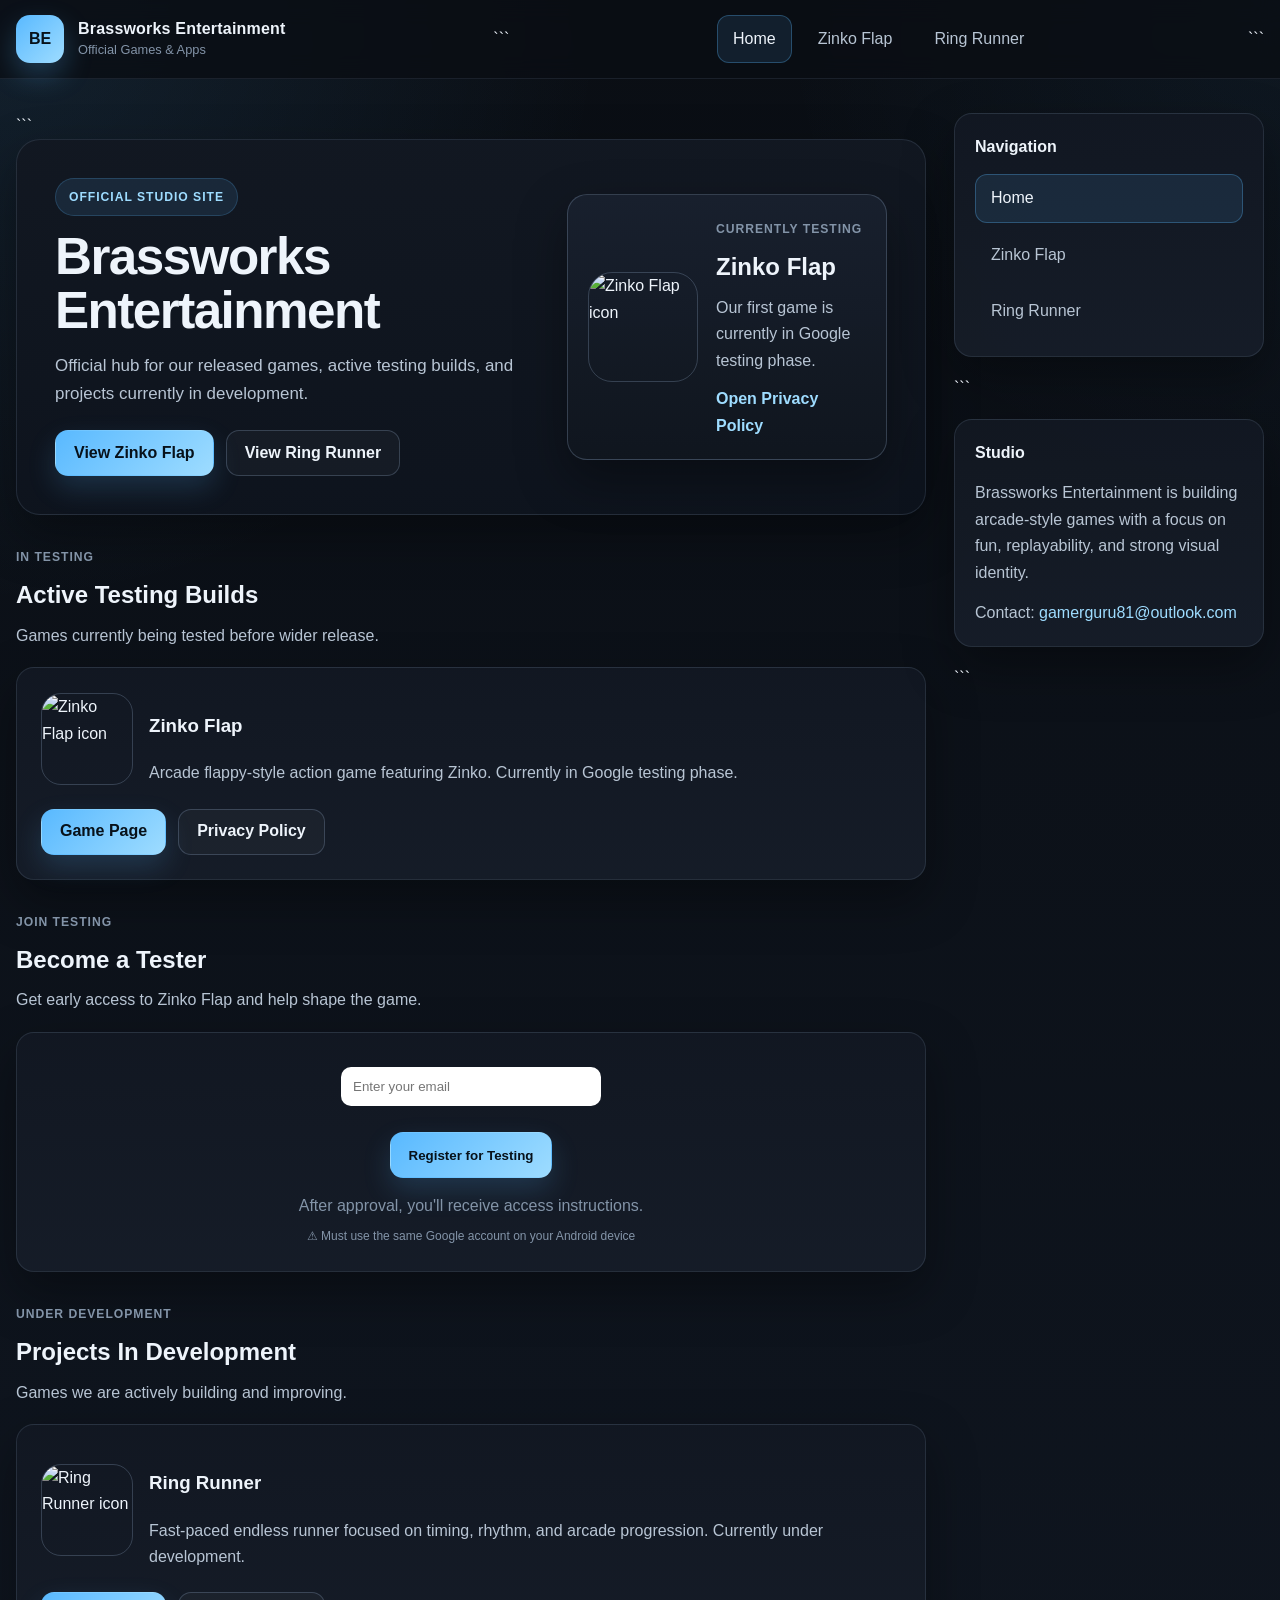
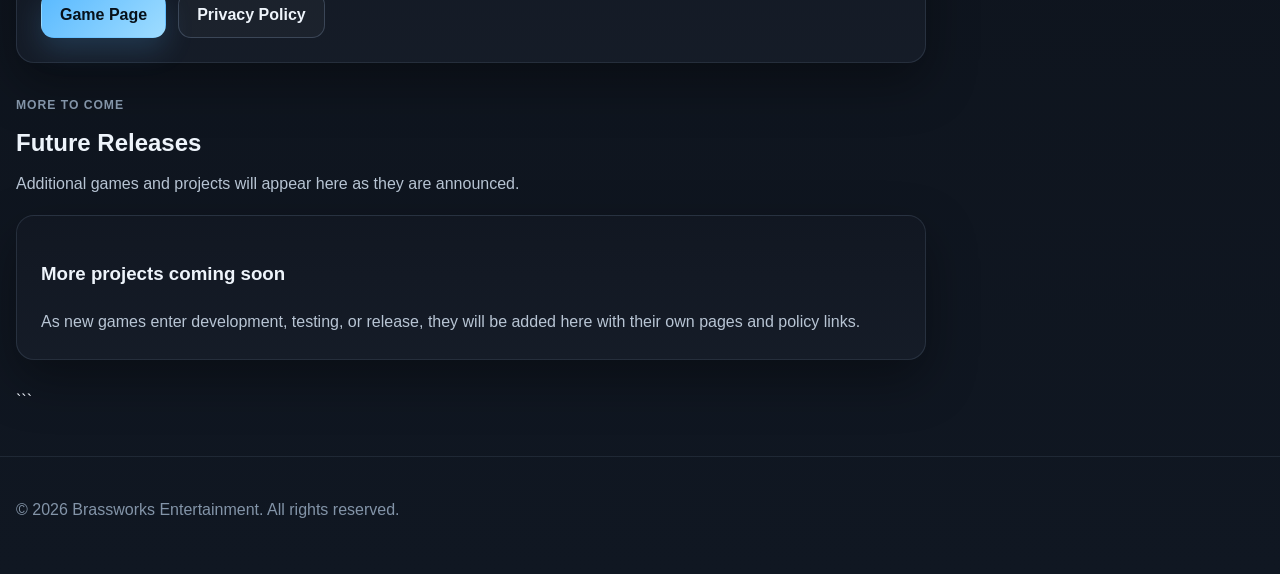
==== index.html @ ec17d7bb "Update index.html" ====
<!doctype html>

<html lang="en">
<head>
  <meta charset="UTF-8" />
  <meta name="viewport" content="width=device-width, initial-scale=1.0" />
  <title>Brassworks Entertainment</title>
  <link rel="stylesheet" href="style.css" />
</head>
<body>

<header class="topbar">
  <div class="wrap topbar-inner">
    <div class="brand">
      <span class="brand-mark">BE</span>
      <span class="brand-text">
        <strong>Brassworks Entertainment</strong>
        <small>Official Games & Apps</small>
      </span>
    </div>

```
<nav class="top-nav" aria-label="Main navigation">
  <a class="active" href="index.html">Home</a>
  <a href="zinko-flap/index.html">Zinko Flap</a>
  <a href="ring-runner/index.html">Ring Runner</a>
</nav>
```

  </div>
</header>

<div class="wrap page-shell">
  <main class="main-column">

```
<section class="home-hero compact-hero">
  <div>
    <div class="hero-badge">Official Studio Site</div>
    <h1>Brassworks Entertainment</h1>
    <p class="hero-copy">
      Official hub for our released games, active testing builds, and projects currently in development.
    </p>

    <div class="button-row">
      <a class="btn btn-primary" href="zinko-flap/index.html">View Zinko Flap</a>
      <a class="btn btn-secondary" href="ring-runner/index.html">View Ring Runner</a>
    </div>
  </div>

  <div class="hero-mini-card">
    <img src="images/ZinkoFlapIcon.png" alt="Zinko Flap icon" class="hero-mini-icon" />
    <div class="hero-mini-body">
      <div class="mini-label">Currently Testing</div>
      <h2>Zinko Flap</h2>
      <p>Our first game is currently in Google testing phase.</p>
      <a class="text-link" href="zinko-flap/privacy.html">Open Privacy Policy</a>
    </div>
  </div>
</section>

<!-- ACTIVE TESTING -->
<section class="home-section">
  <div class="section-heading">
    <div class="section-label">In Testing</div>
    <h2>Active Testing Builds</h2>
    <p>Games currently being tested before wider release.</p>
  </div>

  <div class="grid single-column-grid">
    <article class="card">
      <div class="game-feature-header">
        <img src="images/ZinkoFlapIcon.png" alt="Zinko Flap icon" class="game-feature-icon" />
        <div>
          <h3>Zinko Flap</h3>
          <p>Arcade flappy-style action game featuring Zinko. Currently in Google testing phase.</p>
        </div>
      </div>

      <div class="button-row">
        <a class="btn btn-primary" href="zinko-flap/index.html">Game Page</a>
        <a class="btn btn-secondary" href="zinko-flap/privacy.html">Privacy Policy</a>
      </div>
    </article>
  </div>
</section>

<!-- NEW TESTER SIGNUP SECTION -->
<section class="home-section">
  <div class="section-heading">
    <div class="section-label">Join Testing</div>
    <h2>Become a Tester</h2>
    <p>Get early access to Zinko Flap and help shape the game.</p>
  </div>

  <div class="grid single-column-grid">
    <article class="card" style="text-align:center;">

      <form action="https://formspree.io/f/mgorzlqk" method="POST">
        
        <input 
          type="email" 
          name="email" 
          placeholder="Enter your email"
          required
          style="
            padding: 12px;
            width: 260px;
            border-radius: 10px;
            border: none;
            margin-top: 10px;
          "
        />

        <br><br>

        <button class="btn btn-primary" type="submit">
          Register for Testing
        </button>

      </form>

      <p style="margin-top:15px; color: var(--text-muted);">
        After approval, you'll receive access instructions.
      </p>

      <p style="font-size:12px; color: var(--text-muted);">
        ⚠ Must use the same Google account on your Android device
      </p>

    </article>
  </div>
</section>

<!-- DEVELOPMENT -->
<section class="home-section">
  <div class="section-heading">
    <div class="section-label">Under Development</div>
    <h2>Projects In Development</h2>
    <p>Games we are actively building and improving.</p>
  </div>

  <div class="grid single-column-grid">
    <article class="card">
      <div class="game-feature-header">
        <img src="images/ring-runner-icon.png" alt="Ring Runner icon" class="game-feature-icon" />
        <div>
          <h3>Ring Runner</h3>
          <p>Fast-paced endless runner focused on timing, rhythm, and arcade progression. Currently under development.</p>
        </div>
      </div>

      <div class="button-row">
        <a class="btn btn-primary" href="ring-runner/index.html">Game Page</a>
        <a class="btn btn-secondary" href="ring-runner/privacy.html">Privacy Policy</a>
      </div>
    </article>
  </div>
</section>

<!-- FUTURE -->
<section class="home-section">
  <div class="section-heading">
    <div class="section-label">More To Come</div>
    <h2>Future Releases</h2>
    <p>Additional games and projects will appear here as they are announced.</p>
  </div>

  <div class="grid single-column-grid">
    <article class="card">
      <h3>More projects coming soon</h3>
      <p>As new games enter development, testing, or release, they will be added here with their own pages and policy links.</p>
    </article>
  </div>
</section>
```

  </main>

  <aside class="sidebar">
    <section class="sidebar-card">
      <h3>Navigation</h3>
      <nav class="side-nav" aria-label="Sidebar navigation">
        <a class="active" href="index.html">Home</a>
        <a href="zinko-flap/index.html">Zinko Flap</a>
        <a href="ring-runner/index.html">Ring Runner</a>
      </nav>
    </section>

```
<section class="sidebar-card">
  <h3>Studio</h3>
  <div class="info-block">
    <p>
      Brassworks Entertainment is building arcade-style games with a focus on fun, replayability, and strong visual identity.
    </p>
    <p>
      Contact: <a href="mailto:gamerguru81@outlook.com">gamerguru81@outlook.com</a>
    </p>
  </div>
</section>
```

  </aside>
</div>

<footer class="footer">
  <div class="wrap footer-inner">
    <p>&copy; 2026 Brassworks Entertainment. All rights reserved.</p>
  </div>
</footer>

</body>
</html>
---- style.css ----
:root {
  --bg: #0a0e14;
  --bg-2: #101722;
  --panel: rgba(18, 24, 34, 0.96);
  --panel-soft: rgba(22, 29, 40, 0.96);
  --border: rgba(128, 150, 176, 0.18);
  --border-strong: rgba(128, 150, 176, 0.32);
  --text: #eef4fb;
  --text-soft: #b8c5d4;
  --text-muted: #8394a8;
  --accent: #59b9ff;
  --accent-2: #9edcff;
  --shadow: 0 20px 50px rgba(0, 0, 0, 0.35);
  --radius-xl: 24px;
  --radius-lg: 18px;
  --radius-md: 14px;
  --wrap: 1380px;
  --sidebar: 310px;
}

* {
  box-sizing: border-box;
}

html {
  scroll-behavior: smooth;
}

body {
  margin: 0;
  color: var(--text);
  font-family: Arial, Helvetica, sans-serif;
  line-height: 1.65;
  background:
    radial-gradient(circle at top left, rgba(89, 185, 255, 0.11), transparent 24%),
    radial-gradient(circle at top right, rgba(89, 185, 255, 0.06), transparent 20%),
    linear-gradient(180deg, var(--bg) 0%, var(--bg-2) 100%);
}

img {
  display: block;
  max-width: 100%;
}

a {
  color: var(--accent-2);
  text-decoration: none;
}

a:hover {
  text-decoration: none;
}

.wrap {
  width: min(var(--wrap), calc(100% - 32px));
  margin: 0 auto;
}

.topbar {
  position: sticky;
  top: 0;
  z-index: 1000;
  backdrop-filter: blur(12px);
  background: rgba(10, 14, 20, 0.82);
  border-bottom: 1px solid rgba(128, 150, 176, 0.14);
}

.topbar-inner {
  min-height: 78px;
  display: flex;
  align-items: center;
  justify-content: space-between;
  gap: 20px;
}

.brand {
  display: flex;
  align-items: center;
  gap: 14px;
  color: var(--text);
}

.brand-mark {
  width: 48px;
  height: 48px;
  border-radius: 14px;
  display: grid;
  place-items: center;
  font-weight: 800;
  font-size: 1rem;
  color: #07111a;
  background: linear-gradient(135deg, var(--accent) 0%, var(--accent-2) 100%);
  box-shadow: 0 12px 28px rgba(89, 185, 255, 0.26);
}

.brand-text {
  display: flex;
  flex-direction: column;
  line-height: 1.15;
}

.brand-text strong {
  font-size: 1rem;
  letter-spacing: 0.2px;
}

.brand-text small {
  margin-top: 4px;
  color: var(--text-muted);
  font-size: 0.8rem;
}

.top-nav {
  display: flex;
  flex-wrap: wrap;
  justify-content: flex-end;
  gap: 10px;
}

.top-nav a,
.side-nav a {
  display: inline-flex;
  align-items: center;
  min-height: 42px;
  padding: 10px 15px;
  border-radius: 12px;
  color: var(--text-soft);
  border: 1px solid transparent;
  transition: 0.18s ease;
}

.top-nav a:hover,
.side-nav a:hover,
.quick-links a:hover {
  color: var(--text);
  background: rgba(255, 255, 255, 0.04);
  border-color: rgba(255, 255, 255, 0.06);
}

.top-nav a.active,
.side-nav a.active {
  color: var(--text);
  background: rgba(89, 185, 255, 0.11);
  border-color: rgba(89, 185, 255, 0.3);
}

.page-shell {
  display: grid;
  grid-template-columns: minmax(0, 1fr) var(--sidebar);
  gap: 28px;
  align-items: start;
  padding: 34px 0 0;
}

.main-column {
  min-width: 0;
}

.home-hero,
.hero {
  padding: 38px;
  border-radius: var(--radius-xl);
  background:
    linear-gradient(180deg, rgba(18, 24, 34, 0.98) 0%, rgba(14, 20, 30, 0.98) 100%);
  border: 1px solid var(--border);
  box-shadow: var(--shadow);
  margin-bottom: 28px;
}

.compact-hero {
  display: grid;
  grid-template-columns: minmax(0, 1fr) 320px;
  gap: 24px;
  align-items: center;
}

.hero-badge {
  display: inline-block;
  margin-bottom: 14px;
  padding: 8px 13px;
  border-radius: 999px;
  font-size: 0.76rem;
  font-weight: 700;
  letter-spacing: 0.08em;
  text-transform: uppercase;
  color: var(--accent-2);
  background: rgba(89, 185, 255, 0.11);
  border: 1px solid rgba(89, 185, 255, 0.2);
}

.home-hero h1,
.hero h1 {
  margin: 0 0 14px;
  font-size: clamp(2rem, 4vw, 3.4rem);
  line-height: 1.05;
  letter-spacing: -0.03em;
}

.hero-copy {
  max-width: 760px;
  margin: 0;
  color: var(--text-soft);
  font-size: 1.06rem;
}

.hero-mini-card {
  display: flex;
  align-items: center;
  gap: 18px;
  padding: 20px;
  border-radius: 20px;
  background: linear-gradient(180deg, rgba(25, 33, 46, 0.96) 0%, rgba(16, 22, 31, 0.98) 100%);
  border: 1px solid var(--border-strong);
  box-shadow: var(--shadow);
}

.hero-mini-icon {
  width: 110px;
  height: 110px;
  object-fit: cover;
  border-radius: 24px;
  border: 1px solid var(--border-strong);
  flex-shrink: 0;
}

.hero-mini-body h2,
.card h2,
.sidebar-card h3 {
  margin: 0;
}

.hero-mini-body p,
.card p {
  margin: 8px 0 0;
  color: var(--text-soft);
}

.text-link {
  display: inline-block;
  margin-top: 12px;
  font-weight: 700;
}

.spotlight-label,
.section-label,
.mini-label {
  display: inline-block;
  margin-bottom: 8px;
  font-size: 0.76rem;
  font-weight: 700;
  letter-spacing: 0.08em;
  text-transform: uppercase;
  color: var(--text-muted);
}

.button-row {
  display: flex;
  flex-wrap: wrap;
  gap: 12px;
  margin-top: 22px;
}

.btn {
  display: inline-flex;
  align-items: center;
  justify-content: center;
  min-height: 46px;
  padding: 0 18px;
  border-radius: 13px;
  font-weight: 700;
  border: 1px solid transparent;
  transition: transform 0.16s ease, background 0.16s ease, border-color 0.16s ease;
}

.btn:hover {
  transform: translateY(-1px);
}

.btn-primary {
  color: #07111a;
  background: linear-gradient(135deg, var(--accent) 0%, var(--accent-2) 100%);
  box-shadow: 0 12px 28px rgba(89, 185, 255, 0.18);
}

.btn-secondary {
  color: var(--text);
  background: rgba(255, 255, 255, 0.03);
  border-color: var(--border-strong);
}

.split-dashboard {
  display: grid;
  grid-template-columns: minmax(0, 0.95fr) minmax(0, 1.05fr);
  gap: 24px;
}

.dashboard-left,
.dashboard-right {
  min-width: 0;
}

.home-section {
  margin-bottom: 28px;
}

.section-heading {
  margin-bottom: 18px;
}

.section-heading h2,
.info-card h3,
.game-feature-card h3,
.update-card h3,
.roadmap-card h3,
.support-card h3 {
  margin: 0 0 8px;
}

.section-heading p {
  margin: 0;
  color: var(--text-soft);
}

.grid,
.info-grid,
.stack-grid {
  display: grid;
  gap: 22px;
}

.info-grid {
  grid-template-columns: repeat(2, minmax(0, 1fr));
}

.single-column-grid,
.stack-grid {
  grid-template-columns: 1fr;
}

.card {
  padding: 24px;
  border-radius: var(--radius-lg);
  background: linear-gradient(180deg, var(--panel) 0%, var(--panel-soft) 100%);
  border: 1px solid var(--border);
  box-shadow: var(--shadow);
}

.info-icon {
  width: 42px;
  height: 42px;
  margin-bottom: 14px;
  border-radius: 12px;
  display: grid;
  place-items: center;
  font-weight: 800;
  color: #07111a;
  background: linear-gradient(135deg, var(--accent) 0%, var(--accent-2) 100%);
}

.feature-list,
.meta-list,
.policy-section ul {
  color: var(--text-soft);
  margin: 16px 0 0;
  padding-left: 18px;
}

.feature-list li + li,
.meta-list li + li,
.policy-section ul li + li {
  margin-top: 8px;
}

.game-feature-header {
  display: grid;
  grid-template-columns: 92px minmax(0, 1fr);
  gap: 16px;
  align-items: center;
}

.game-feature-icon {
  width: 92px;
  height: 92px;
  object-fit: cover;
  border-radius: 20px;
  border: 1px solid var(--border-strong);
}

.support-email {
  display: inline-flex;
  align-items: center;
  justify-content: center;
  min-height: 54px;
  padding: 0 20px;
  border-radius: 14px;
  background: rgba(89, 185, 255, 0.1);
  border: 1px solid rgba(89, 185, 255, 0.24);
  color: var(--accent-2);
  font-weight: 700;
  white-space: nowrap;
}

.inline-email {
  margin-top: 14px;
}

.sidebar {
  position: sticky;
  top: 102px;
  display: flex;
  flex-direction: column;
  gap: 18px;
}

.sidebar-card {
  padding: 20px;
  border-radius: var(--radius-lg);
  background: linear-gradient(180deg, var(--panel) 0%, var(--panel-soft) 100%);
  border: 1px solid var(--border);
  box-shadow: var(--shadow);
}

.sidebar-card h3 {
  margin-bottom: 14px;
  font-size: 1rem;
}

.side-nav {
  display: flex;
  flex-direction: column;
  gap: 8px;
}

.info-block p {
  margin: 0 0 14px;
  color: var(--text-soft);
}

.info-block p:last-child {
  margin-bottom: 0;
}

.quick-links {
  display: flex;
  flex-direction: column;
  gap: 10px;
}

.quick-links a {
  display: block;
  padding: 12px 14px;
  border-radius: 12px;
  border: 1px solid transparent;
  color: var(--text-soft);
  background: rgba(255, 255, 255, 0.02);
  transition: 0.18s ease;
}

.footer {
  margin-top: 42px;
  border-top: 1px solid rgba(128, 150, 176, 0.14);
}

.footer-inner {
  padding: 24px 0 34px;
  color: var(--text-muted);
}

.app-hero {
  display: grid;
  grid-template-columns: 170px minmax(0, 1fr);
  gap: 28px;
  align-items: center;
}

.app-icon {
  width: 170px;
  height: 170px;
  object-fit: cover;
  border-radius: 32px;
  border: 1px solid var(--border-strong);
  background: linear-gradient(180deg, rgba(20, 27, 38, 1) 0%, rgba(12, 17, 25, 1) 100%);
  box-shadow: 0 18px 40px rgba(0, 0, 0, 0.35);
}

.policy-section h1,
.policy-section h2,
.policy-section h3 {
  color: var(--text);
}

.policy-section h1 {
  margin-top: 0;
  margin-bottom: 8px;
  font-size: clamp(2rem, 3vw, 3rem);
}

.policy-section h2 {
  margin-top: 28px;
  margin-bottom: 10px;
}

.policy-section h3 {
  margin-top: 26px;
  margin-bottom: 8px;
}

.policy-section p {
  color: var(--text-soft);
  margin: 0 0 14px;
}

.muted-line {
  color: var(--text-muted);
}

@media (max-width: 1180px) {
  .compact-hero,
  .split-dashboard {
    grid-template-columns: 1fr;
  }
}

@media (max-width: 1080px) {
  .page-shell {
    grid-template-columns: 1fr;
  }

  .sidebar {
    position: static;
    top: auto;
    order: -1;
  }

  .side-nav {
    flex-direction: row;
    flex-wrap: wrap;
  }

  .quick-links {
    flex-direction: row;
    flex-wrap: wrap;
  }
}

@media (max-width: 760px) {
  .topbar-inner {
    padding: 14px 0;
    flex-direction: column;
    align-items: flex-start;
  }

  .top-nav {
    width: 100%;
    justify-content: flex-start;
  }

  .home-hero,
  .hero,
  .card,
  .sidebar-card {
    padding: 20px;
  }

  .info-grid,
  .game-feature-header,
  .app-hero {
    grid-template-columns: 1fr;
  }

  .hero-mini-card {
    flex-direction: column;
    align-items: flex-start;
  }

  .hero-mini-icon,
  .game-feature-icon,
  .app-icon {
    width: 100px;
    height: 100px;
  }

  .support-email {
    width: 100%;
    justify-content: center;
    white-space: normal;
    text-align: center;
  }
}
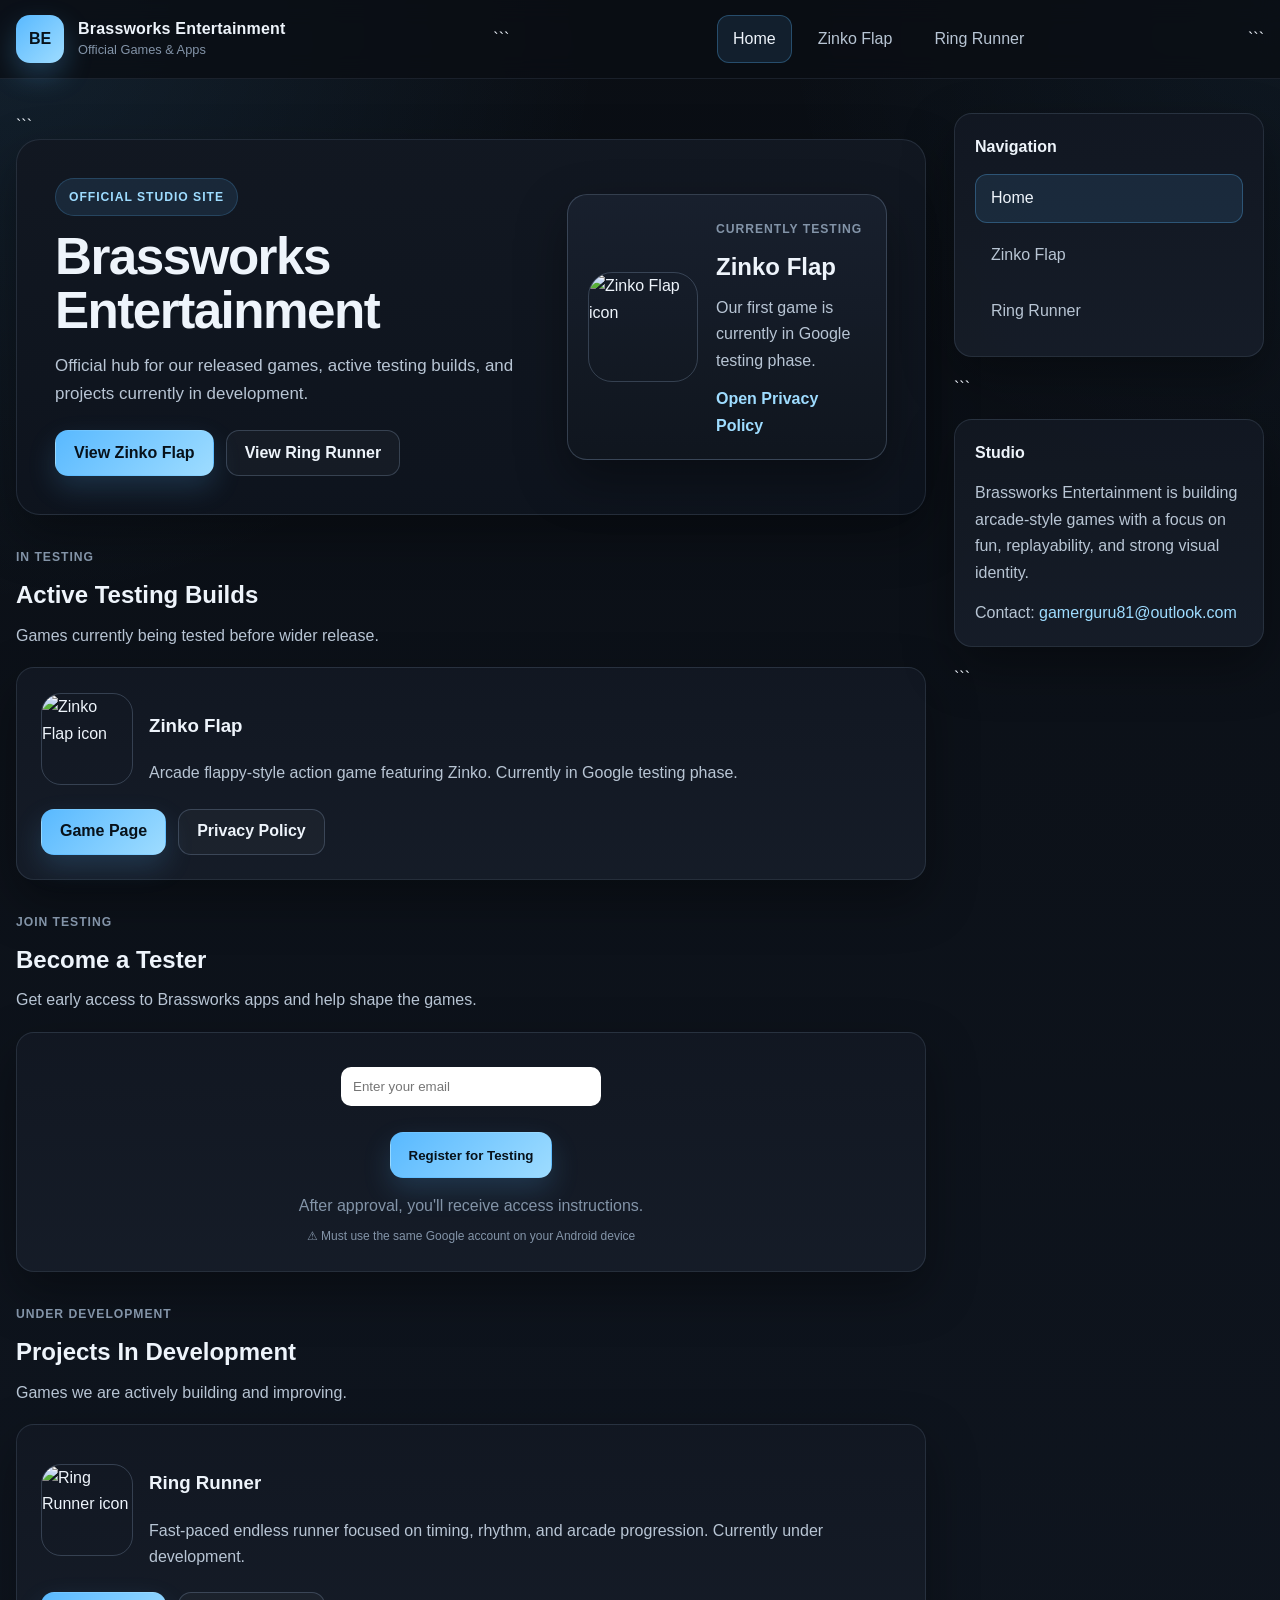
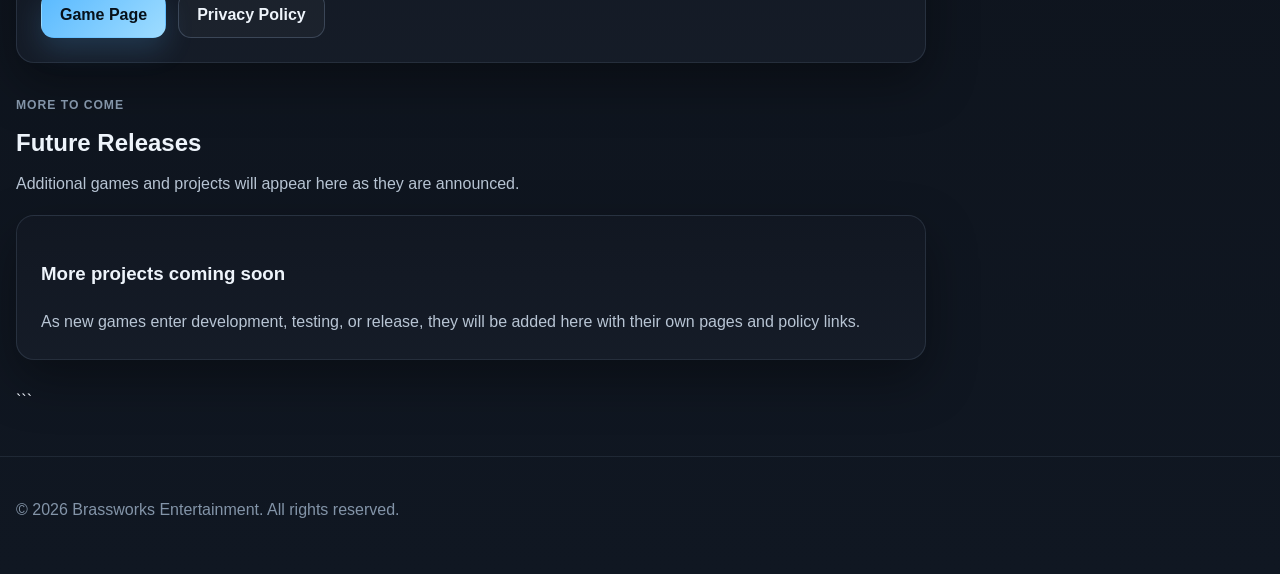
==== commit a1bd4acb: "Update index.html" ====
--- a/index.html
+++ b/index.html
@@ -90,7 +90,7 @@
   <div class="section-heading">
     <div class="section-label">Join Testing</div>
     <h2>Become a Tester</h2>
-    <p>Get early access to Zinko Flap and help shape the game.</p>
+    <p>Get early access to Brassworks apps and help shape the games.</p>
   </div>
 
   <div class="grid single-column-grid">
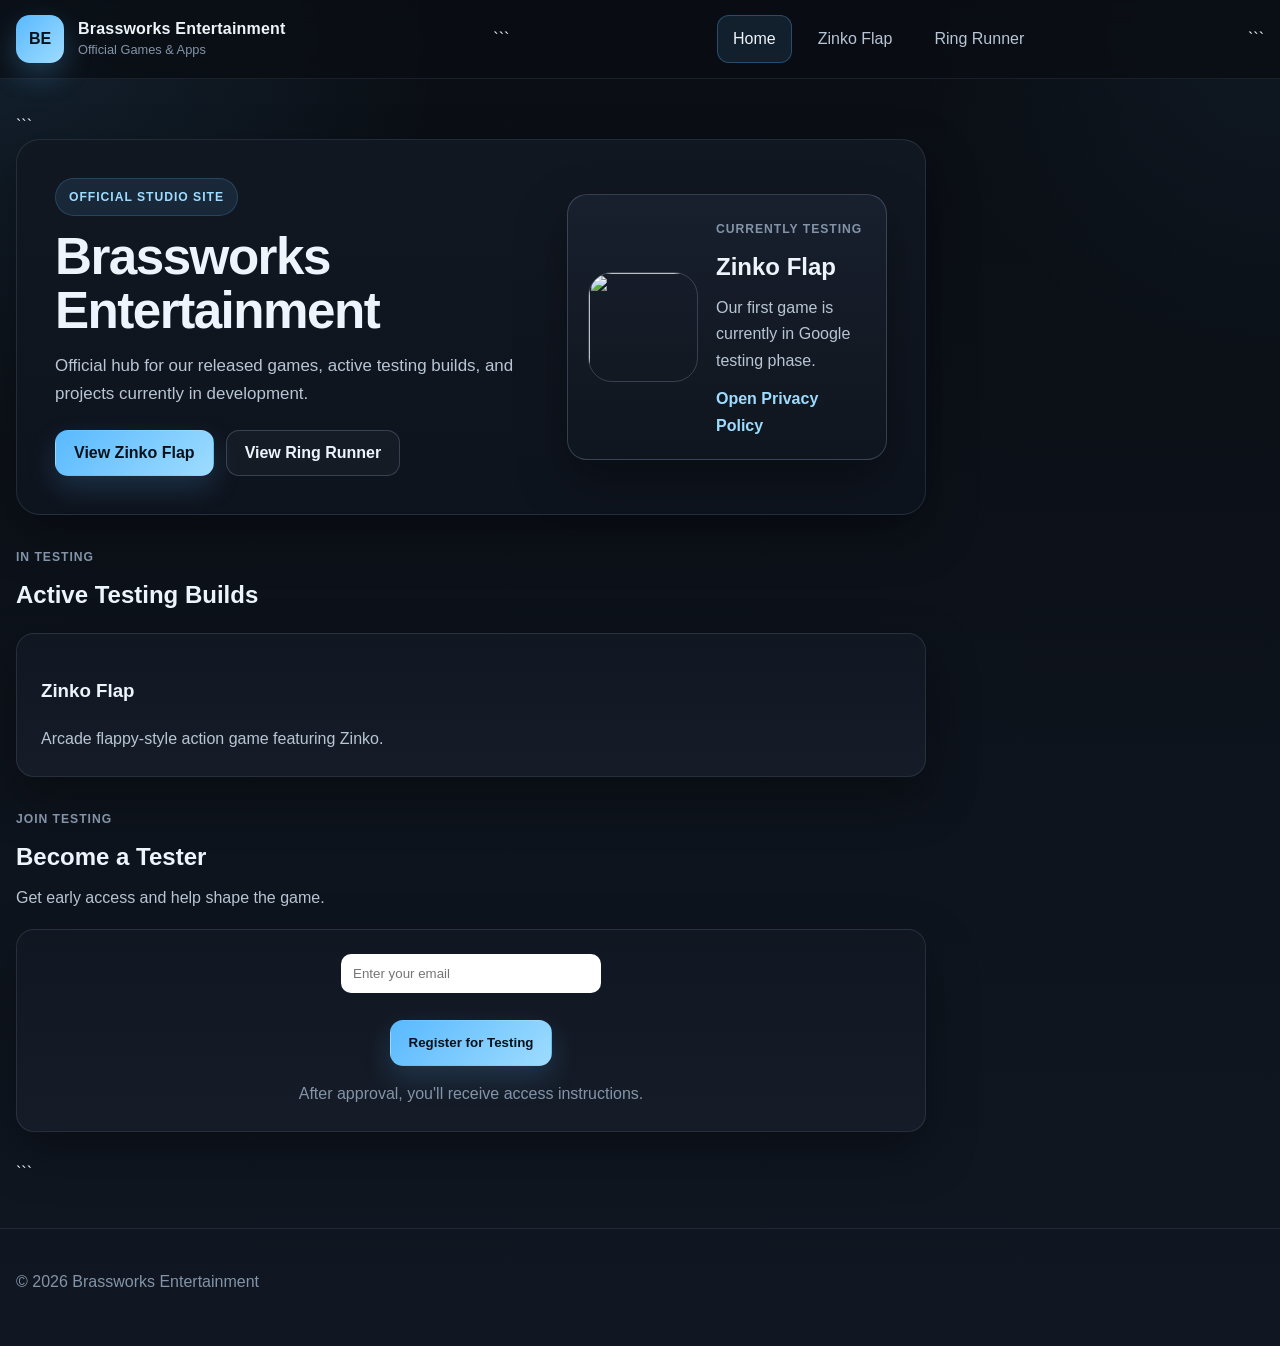
==== commit 5368c7b3: "Update index.html" ====
--- a/index.html
+++ b/index.html
@@ -20,7 +20,7 @@
     </div>
 
 ```
-<nav class="top-nav" aria-label="Main navigation">
+<nav class="top-nav">
   <a class="active" href="index.html">Home</a>
   <a href="zinko-flap/index.html">Zinko Flap</a>
   <a href="ring-runner/index.html">Ring Runner</a>
@@ -34,6 +34,7 @@
   <main class="main-column">
 
 ```
+<!-- HERO -->
 <section class="home-hero compact-hero">
   <div>
     <div class="hero-badge">Official Studio Site</div>
@@ -49,7 +50,7 @@
   </div>
 
   <div class="hero-mini-card">
-    <img src="images/ZinkoFlapIcon.png" alt="Zinko Flap icon" class="hero-mini-icon" />
+    <img src="images/ZinkoFlapIcon.png" class="hero-mini-icon" />
     <div class="hero-mini-body">
       <div class="mini-label">Currently Testing</div>
       <h2>Zinko Flap</h2>
@@ -64,151 +65,98 @@
   <div class="section-heading">
     <div class="section-label">In Testing</div>
     <h2>Active Testing Builds</h2>
-    <p>Games currently being tested before wider release.</p>
   </div>
 
   <div class="grid single-column-grid">
     <article class="card">
-      <div class="game-feature-header">
-        <img src="images/ZinkoFlapIcon.png" alt="Zinko Flap icon" class="game-feature-icon" />
-        <div>
-          <h3>Zinko Flap</h3>
-          <p>Arcade flappy-style action game featuring Zinko. Currently in Google testing phase.</p>
-        </div>
-      </div>
-
-      <div class="button-row">
-        <a class="btn btn-primary" href="zinko-flap/index.html">Game Page</a>
-        <a class="btn btn-secondary" href="zinko-flap/privacy.html">Privacy Policy</a>
-      </div>
+      <h3>Zinko Flap</h3>
+      <p>Arcade flappy-style action game featuring Zinko.</p>
     </article>
   </div>
 </section>
 
-<!-- NEW TESTER SIGNUP SECTION -->
+<!-- TESTER SIGNUP -->
 <section class="home-section">
   <div class="section-heading">
     <div class="section-label">Join Testing</div>
     <h2>Become a Tester</h2>
-    <p>Get early access to Brassworks apps and help shape the games.</p>
+    <p>Get early access and help shape the game.</p>
   </div>
 
   <div class="grid single-column-grid">
     <article class="card" style="text-align:center;">
 
-      <form action="https://formspree.io/f/mgorzlqk" method="POST">
-        
+      <form id="tester-form">
         <input 
           type="email" 
-          name="email" 
+          name="email"
+          id="email"
           placeholder="Enter your email"
           required
-          style="
-            padding: 12px;
-            width: 260px;
-            border-radius: 10px;
-            border: none;
-            margin-top: 10px;
-          "
+          style="padding:12px;width:260px;border-radius:10px;border:none;"
         />
 
         <br><br>
 
-        <button class="btn btn-primary" type="submit">
+        <button class="btn btn-primary" id="submit-btn">
           Register for Testing
         </button>
 
+        <p id="form-msg" style="margin-top:15px;color:var(--text-muted);"></p>
       </form>
 
-      <p style="margin-top:15px; color: var(--text-muted);">
+      <p style="margin-top:15px;color:var(--text-muted);">
         After approval, you'll receive access instructions.
       </p>
 
-      <p style="font-size:12px; color: var(--text-muted);">
-        ⚠ Must use the same Google account on your Android device
-      </p>
-
-    </article>
-  </div>
-</section>
-
-<!-- DEVELOPMENT -->
-<section class="home-section">
-  <div class="section-heading">
-    <div class="section-label">Under Development</div>
-    <h2>Projects In Development</h2>
-    <p>Games we are actively building and improving.</p>
-  </div>
-
-  <div class="grid single-column-grid">
-    <article class="card">
-      <div class="game-feature-header">
-        <img src="images/ring-runner-icon.png" alt="Ring Runner icon" class="game-feature-icon" />
-        <div>
-          <h3>Ring Runner</h3>
-          <p>Fast-paced endless runner focused on timing, rhythm, and arcade progression. Currently under development.</p>
-        </div>
-      </div>
-
-      <div class="button-row">
-        <a class="btn btn-primary" href="ring-runner/index.html">Game Page</a>
-        <a class="btn btn-secondary" href="ring-runner/privacy.html">Privacy Policy</a>
-      </div>
-    </article>
-  </div>
-</section>
-
-<!-- FUTURE -->
-<section class="home-section">
-  <div class="section-heading">
-    <div class="section-label">More To Come</div>
-    <h2>Future Releases</h2>
-    <p>Additional games and projects will appear here as they are announced.</p>
-  </div>
-
-  <div class="grid single-column-grid">
-    <article class="card">
-      <h3>More projects coming soon</h3>
-      <p>As new games enter development, testing, or release, they will be added here with their own pages and policy links.</p>
     </article>
   </div>
 </section>
 ```
 
   </main>
-
-  <aside class="sidebar">
-    <section class="sidebar-card">
-      <h3>Navigation</h3>
-      <nav class="side-nav" aria-label="Sidebar navigation">
-        <a class="active" href="index.html">Home</a>
-        <a href="zinko-flap/index.html">Zinko Flap</a>
-        <a href="ring-runner/index.html">Ring Runner</a>
-      </nav>
-    </section>
-
-```
-<section class="sidebar-card">
-  <h3>Studio</h3>
-  <div class="info-block">
-    <p>
-      Brassworks Entertainment is building arcade-style games with a focus on fun, replayability, and strong visual identity.
-    </p>
-    <p>
-      Contact: <a href="mailto:gamerguru81@outlook.com">gamerguru81@outlook.com</a>
-    </p>
-  </div>
-</section>
-```
-
-  </aside>
 </div>
 
 <footer class="footer">
   <div class="wrap footer-inner">
-    <p>&copy; 2026 Brassworks Entertainment. All rights reserved.</p>
+    <p>&copy; 2026 Brassworks Entertainment</p>
   </div>
 </footer>
 
+<script>
+const form = document.getElementById("tester-form");
+const btn = document.getElementById("submit-btn");
+const msg = document.getElementById("form-msg");
+
+form.addEventListener("submit", async (e) => {
+  e.preventDefault();
+
+  btn.disabled = true;
+  btn.innerText = "Submitting...";
+
+  const data = new FormData(form);
+
+  try {
+    const response = await fetch("https://formspree.io/f/mgorzlqk", {
+      method: "POST",
+      body: data,
+      headers: { "Accept": "application/json" }
+    });
+
+    if (response.ok) {
+      window.location.href = "thanks.html";
+      return;
+    }
+
+    msg.innerText = "Something went wrong. Try again.";
+  } catch (err) {
+    msg.innerText = "Network error.";
+  }
+
+  btn.disabled = false;
+  btn.innerText = "Register for Testing";
+});
+</script>
+
 </body>
 </html>
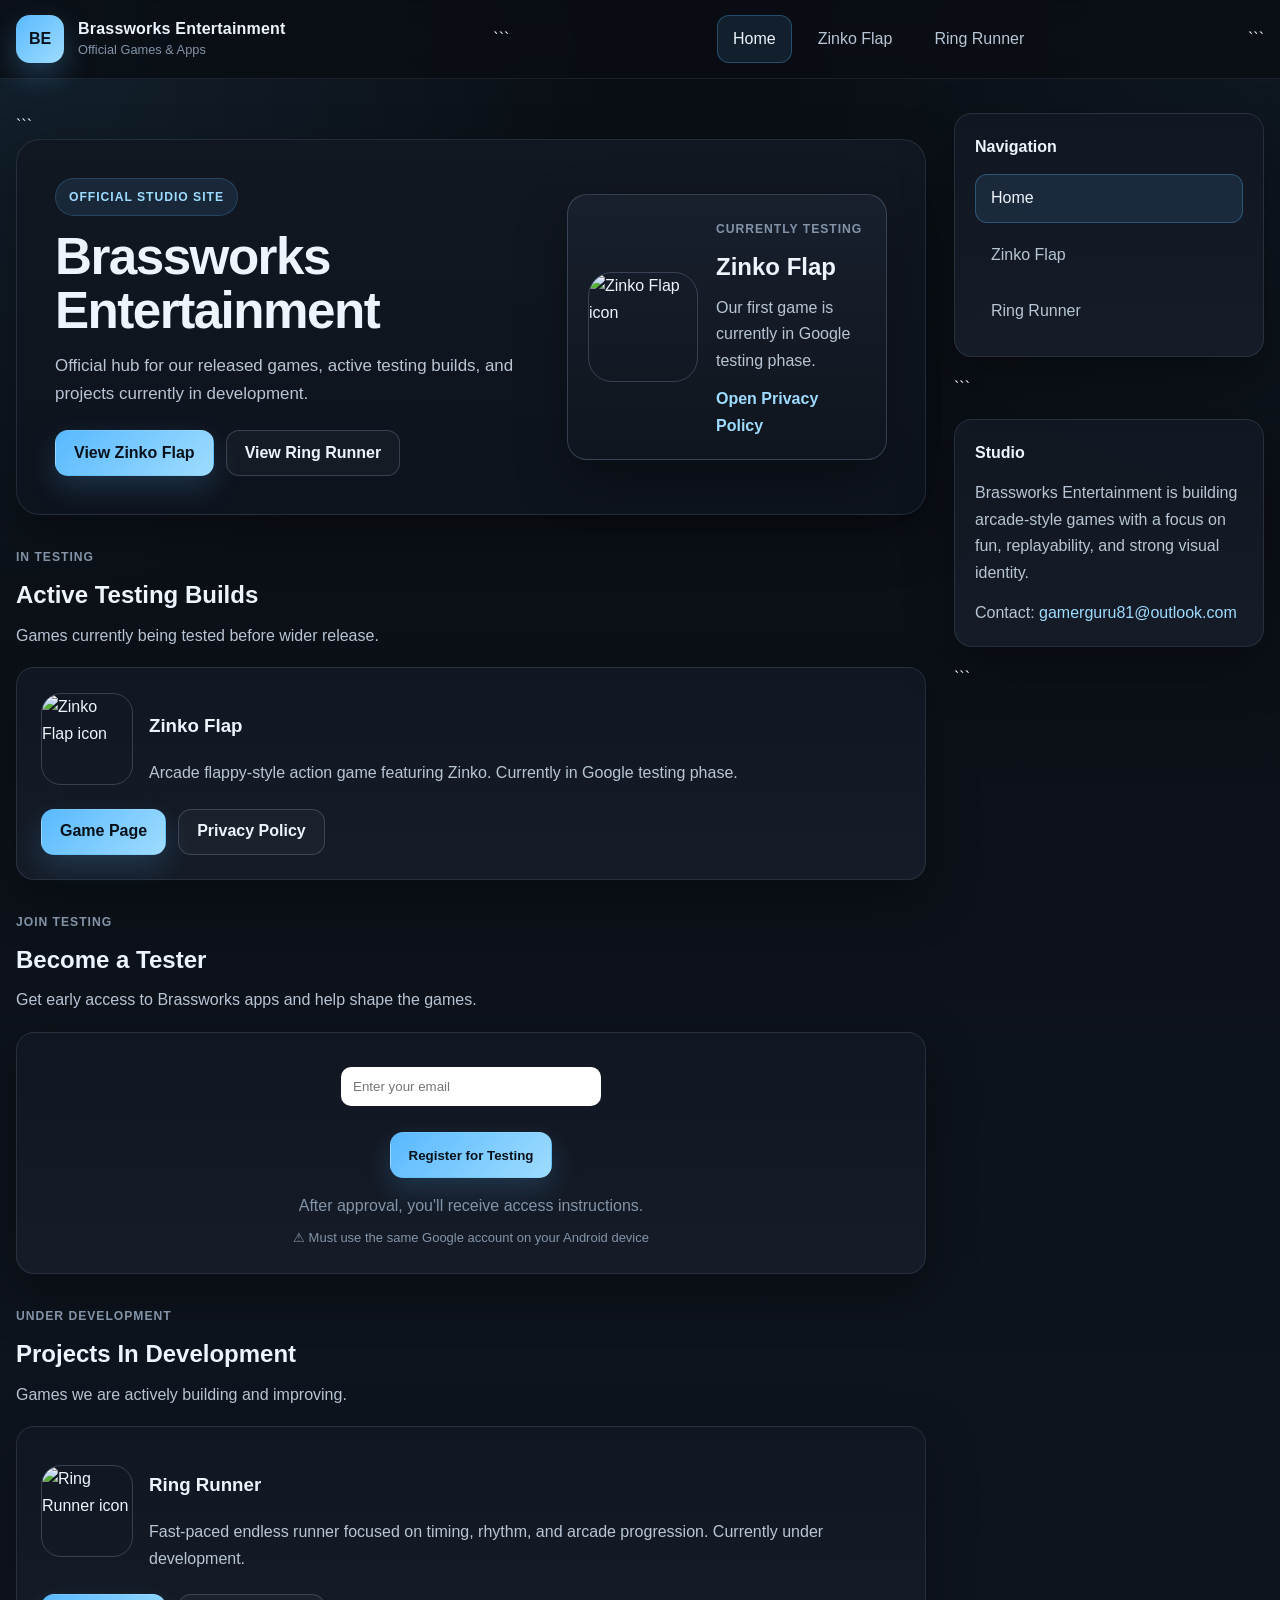
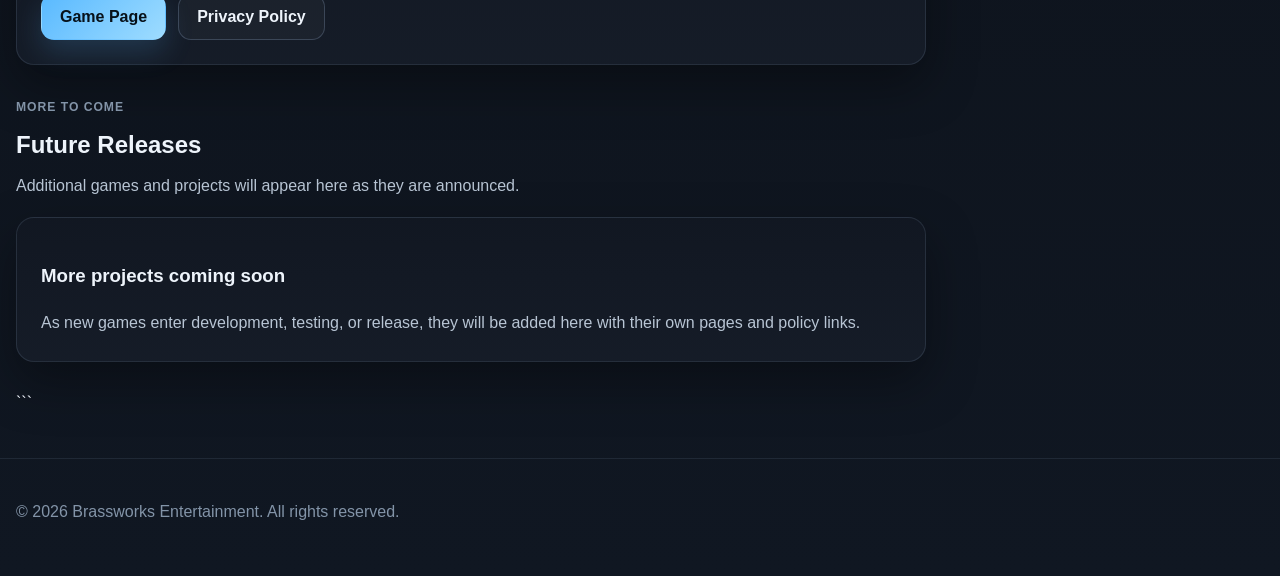
==== commit f0be8528: "Update index.html" ====
--- a/index.html
+++ b/index.html
@@ -20,7 +20,7 @@
     </div>
 
 ```
-<nav class="top-nav">
+<nav class="top-nav" aria-label="Main navigation">
   <a class="active" href="index.html">Home</a>
   <a href="zinko-flap/index.html">Zinko Flap</a>
   <a href="ring-runner/index.html">Ring Runner</a>
@@ -34,7 +34,6 @@
   <main class="main-column">
 
 ```
-<!-- HERO -->
 <section class="home-hero compact-hero">
   <div>
     <div class="hero-badge">Official Studio Site</div>
@@ -50,7 +49,7 @@
   </div>
 
   <div class="hero-mini-card">
-    <img src="images/ZinkoFlapIcon.png" class="hero-mini-icon" />
+    <img src="images/ZinkoFlapIcon.png" alt="Zinko Flap icon" class="hero-mini-icon" />
     <div class="hero-mini-body">
       <div class="mini-label">Currently Testing</div>
       <h2>Zinko Flap</h2>
@@ -60,102 +59,191 @@
   </div>
 </section>
 
-<!-- ACTIVE TESTING -->
 <section class="home-section">
   <div class="section-heading">
     <div class="section-label">In Testing</div>
     <h2>Active Testing Builds</h2>
+    <p>Games currently being tested before wider release.</p>
   </div>
 
   <div class="grid single-column-grid">
     <article class="card">
-      <h3>Zinko Flap</h3>
-      <p>Arcade flappy-style action game featuring Zinko.</p>
-    </article>
-  </div>
-</section>
-
-<!-- TESTER SIGNUP -->
+      <div class="game-feature-header">
+        <img src="images/ZinkoFlapIcon.png" alt="Zinko Flap icon" class="game-feature-icon" />
+        <div>
+          <h3>Zinko Flap</h3>
+          <p>Arcade flappy-style action game featuring Zinko. Currently in Google testing phase.</p>
+        </div>
+      </div>
+
+      <div class="button-row">
+        <a class="btn btn-primary" href="zinko-flap/index.html">Game Page</a>
+        <a class="btn btn-secondary" href="zinko-flap/privacy.html">Privacy Policy</a>
+      </div>
+    </article>
+  </div>
+</section>
+
 <section class="home-section">
   <div class="section-heading">
     <div class="section-label">Join Testing</div>
     <h2>Become a Tester</h2>
-    <p>Get early access and help shape the game.</p>
-  </div>
-
-  <div class="grid single-column-grid">
-    <article class="card" style="text-align:center;">
-
-      <form id="tester-form">
-        <input 
-          type="email" 
+    <p>Get early access to Brassworks apps and help shape the games.</p>
+  </div>
+
+  <div class="grid single-column-grid">
+    <article class="card" style="text-align: center;">
+      <form id="tester-signup-form">
+        <input
+          type="email"
           name="email"
-          id="email"
+          id="tester-email"
           placeholder="Enter your email"
           required
-          style="padding:12px;width:260px;border-radius:10px;border:none;"
+          style="
+            padding: 12px;
+            width: 260px;
+            max-width: 100%;
+            border-radius: 10px;
+            border: none;
+            margin-top: 10px;
+          "
         />
 
         <br><br>
 
-        <button class="btn btn-primary" id="submit-btn">
+        <button class="btn btn-primary" type="submit" id="tester-submit-btn">
           Register for Testing
         </button>
 
-        <p id="form-msg" style="margin-top:15px;color:var(--text-muted);"></p>
+        <p id="tester-form-message" style="margin-top: 15px; color: var(--text-muted);"></p>
       </form>
 
-      <p style="margin-top:15px;color:var(--text-muted);">
+      <p style="margin-top: 15px; color: var(--text-muted);">
         After approval, you'll receive access instructions.
       </p>
 
+      <p style="font-size: 13px; color: var(--text-muted);">
+        ⚠ Must use the same Google account on your Android device
+      </p>
+    </article>
+  </div>
+</section>
+
+<section class="home-section">
+  <div class="section-heading">
+    <div class="section-label">Under Development</div>
+    <h2>Projects In Development</h2>
+    <p>Games we are actively building and improving.</p>
+  </div>
+
+  <div class="grid single-column-grid">
+    <article class="card">
+      <div class="game-feature-header">
+        <img src="images/ring-runner-icon.png" alt="Ring Runner icon" class="game-feature-icon" />
+        <div>
+          <h3>Ring Runner</h3>
+          <p>Fast-paced endless runner focused on timing, rhythm, and arcade progression. Currently under development.</p>
+        </div>
+      </div>
+
+      <div class="button-row">
+        <a class="btn btn-primary" href="ring-runner/index.html">Game Page</a>
+        <a class="btn btn-secondary" href="ring-runner/privacy.html">Privacy Policy</a>
+      </div>
+    </article>
+  </div>
+</section>
+
+<section class="home-section">
+  <div class="section-heading">
+    <div class="section-label">More To Come</div>
+    <h2>Future Releases</h2>
+    <p>Additional games and projects will appear here as they are announced.</p>
+  </div>
+
+  <div class="grid single-column-grid">
+    <article class="card">
+      <h3>More projects coming soon</h3>
+      <p>As new games enter development, testing, or release, they will be added here with their own pages and policy links.</p>
     </article>
   </div>
 </section>
 ```
 
   </main>
+
+  <aside class="sidebar">
+    <section class="sidebar-card">
+      <h3>Navigation</h3>
+      <nav class="side-nav" aria-label="Sidebar navigation">
+        <a class="active" href="index.html">Home</a>
+        <a href="zinko-flap/index.html">Zinko Flap</a>
+        <a href="ring-runner/index.html">Ring Runner</a>
+      </nav>
+    </section>
+
+```
+<section class="sidebar-card">
+  <h3>Studio</h3>
+  <div class="info-block">
+    <p>
+      Brassworks Entertainment is building arcade-style games with a focus on fun, replayability, and strong visual identity.
+    </p>
+    <p>
+      Contact: <a href="mailto:gamerguru81@outlook.com">gamerguru81@outlook.com</a>
+    </p>
+  </div>
+</section>
+```
+
+  </aside>
 </div>
 
 <footer class="footer">
   <div class="wrap footer-inner">
-    <p>&copy; 2026 Brassworks Entertainment</p>
+    <p>&copy; 2026 Brassworks Entertainment. All rights reserved.</p>
   </div>
 </footer>
 
 <script>
-const form = document.getElementById("tester-form");
-const btn = document.getElementById("submit-btn");
-const msg = document.getElementById("form-msg");
-
-form.addEventListener("submit", async (e) => {
-  e.preventDefault();
-
-  btn.disabled = true;
-  btn.innerText = "Submitting...";
-
-  const data = new FormData(form);
-
-  try {
-    const response = await fetch("https://formspree.io/f/mgorzlqk", {
-      method: "POST",
-      body: data,
-      headers: { "Accept": "application/json" }
-    });
-
-    if (response.ok) {
-      window.location.href = "thanks.html";
-      return;
+  const testerForm = document.getElementById('tester-signup-form');
+  const testerSubmitBtn = document.getElementById('tester-submit-btn');
+  const testerFormMessage = document.getElementById('tester-form-message');
+
+  testerForm.addEventListener('submit', async function (event) {
+    event.preventDefault();
+
+    testerSubmitBtn.disabled = true;
+    testerSubmitBtn.textContent = 'Submitting...';
+    testerFormMessage.textContent = '';
+
+    const formData = new FormData(testerForm);
+
+    try {
+      const response = await fetch('https://formspree.io/f/mgorzlqk', {
+        method: 'POST',
+        body: formData,
+        headers: {
+          'Accept': 'application/json'
+        }
+      });
+
+      if (response.ok) {
+        window.location.href = 'thanks.html';
+        return;
+      }
+
+      const data = await response.json().catch(() => null);
+      testerFormMessage.textContent =
+        data?.errors?.[0]?.message || 'Something went wrong. Please try again.';
+    } catch (error) {
+      testerFormMessage.textContent = 'Network error. Please try again.';
+    } finally {
+      testerSubmitBtn.disabled = false;
+      testerSubmitBtn.textContent = 'Register for Testing';
     }
-
-    msg.innerText = "Something went wrong. Try again.";
-  } catch (err) {
-    msg.innerText = "Network error.";
-  }
-
-  btn.disabled = false;
-  btn.innerText = "Register for Testing";
-});
+  });
 </script>
 
 </body>
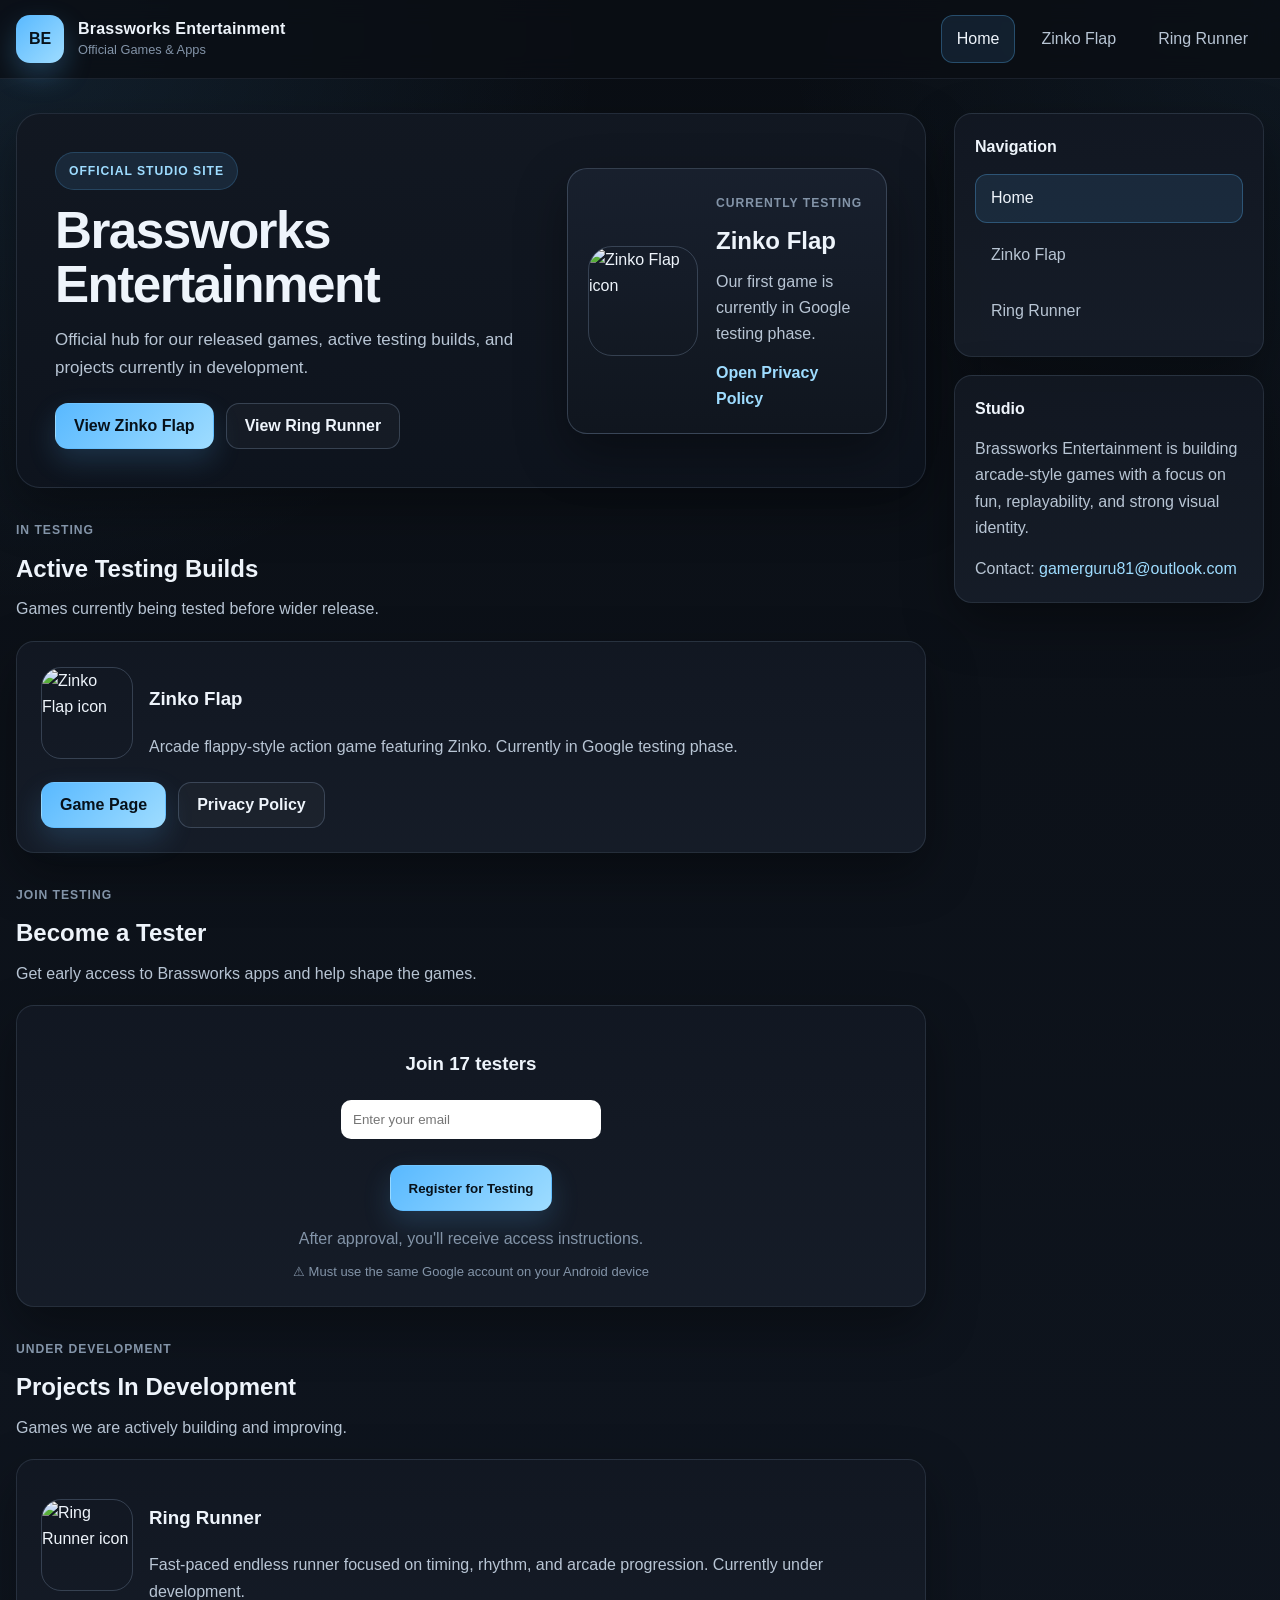
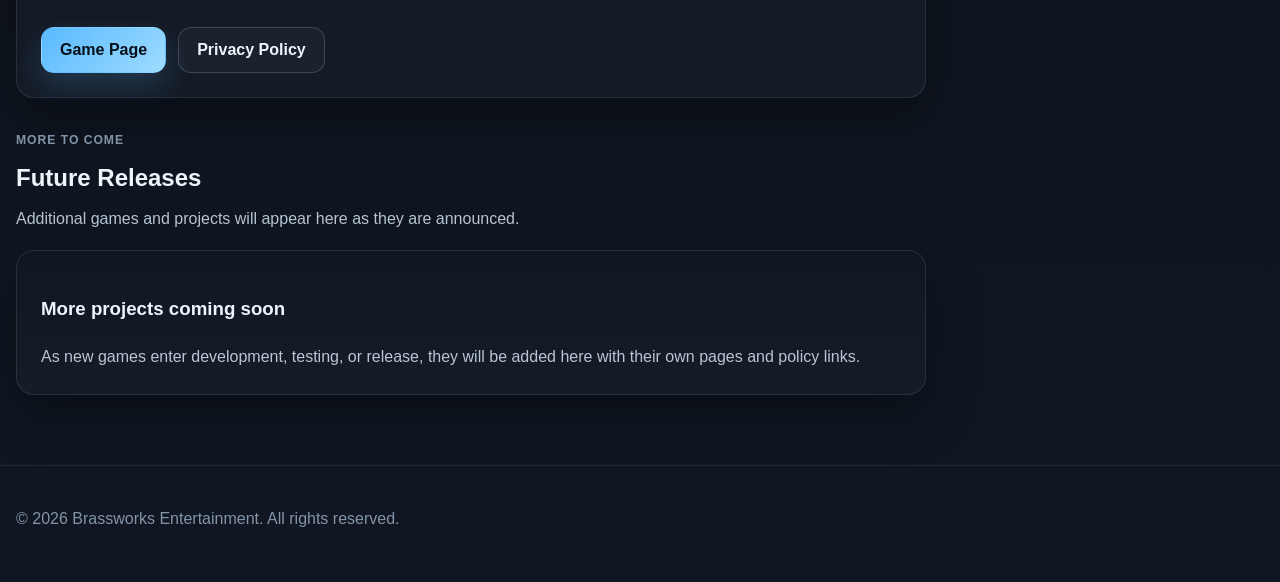
==== commit 645fde49: "Update index.html" ====
--- a/index.html
+++ b/index.html
@@ -1,5 +1,4 @@
 <!doctype html>
-
 <html lang="en">
 <head>
   <meta charset="UTF-8" />
@@ -19,157 +18,156 @@
       </span>
     </div>
 
-```
-<nav class="top-nav" aria-label="Main navigation">
-  <a class="active" href="index.html">Home</a>
-  <a href="zinko-flap/index.html">Zinko Flap</a>
-  <a href="ring-runner/index.html">Ring Runner</a>
-</nav>
-```
-
+    <nav class="top-nav" aria-label="Main navigation">
+      <a class="active" href="index.html">Home</a>
+      <a href="zinko-flap/index.html">Zinko Flap</a>
+      <a href="ring-runner/index.html">Ring Runner</a>
+    </nav>
   </div>
 </header>
 
 <div class="wrap page-shell">
   <main class="main-column">
 
-```
-<section class="home-hero compact-hero">
-  <div>
-    <div class="hero-badge">Official Studio Site</div>
-    <h1>Brassworks Entertainment</h1>
-    <p class="hero-copy">
-      Official hub for our released games, active testing builds, and projects currently in development.
-    </p>
-
-    <div class="button-row">
-      <a class="btn btn-primary" href="zinko-flap/index.html">View Zinko Flap</a>
-      <a class="btn btn-secondary" href="ring-runner/index.html">View Ring Runner</a>
-    </div>
-  </div>
-
-  <div class="hero-mini-card">
-    <img src="images/ZinkoFlapIcon.png" alt="Zinko Flap icon" class="hero-mini-icon" />
-    <div class="hero-mini-body">
-      <div class="mini-label">Currently Testing</div>
-      <h2>Zinko Flap</h2>
-      <p>Our first game is currently in Google testing phase.</p>
-      <a class="text-link" href="zinko-flap/privacy.html">Open Privacy Policy</a>
-    </div>
-  </div>
-</section>
-
-<section class="home-section">
-  <div class="section-heading">
-    <div class="section-label">In Testing</div>
-    <h2>Active Testing Builds</h2>
-    <p>Games currently being tested before wider release.</p>
-  </div>
-
-  <div class="grid single-column-grid">
-    <article class="card">
-      <div class="game-feature-header">
-        <img src="images/ZinkoFlapIcon.png" alt="Zinko Flap icon" class="game-feature-icon" />
-        <div>
-          <h3>Zinko Flap</h3>
-          <p>Arcade flappy-style action game featuring Zinko. Currently in Google testing phase.</p>
+    <section class="home-hero compact-hero">
+      <div>
+        <div class="hero-badge">Official Studio Site</div>
+        <h1>Brassworks Entertainment</h1>
+        <p class="hero-copy">
+          Official hub for our released games, active testing builds, and projects currently in development.
+        </p>
+
+        <div class="button-row">
+          <a class="btn btn-primary" href="zinko-flap/index.html">View Zinko Flap</a>
+          <a class="btn btn-secondary" href="ring-runner/index.html">View Ring Runner</a>
         </div>
       </div>
 
-      <div class="button-row">
-        <a class="btn btn-primary" href="zinko-flap/index.html">Game Page</a>
-        <a class="btn btn-secondary" href="zinko-flap/privacy.html">Privacy Policy</a>
-      </div>
-    </article>
-  </div>
-</section>
-
-<section class="home-section">
-  <div class="section-heading">
-    <div class="section-label">Join Testing</div>
-    <h2>Become a Tester</h2>
-    <p>Get early access to Brassworks apps and help shape the games.</p>
-  </div>
-
-  <div class="grid single-column-grid">
-    <article class="card" style="text-align: center;">
-      <form id="tester-signup-form">
-        <input
-          type="email"
-          name="email"
-          id="tester-email"
-          placeholder="Enter your email"
-          required
-          style="
-            padding: 12px;
-            width: 260px;
-            max-width: 100%;
-            border-radius: 10px;
-            border: none;
-            margin-top: 10px;
-          "
-        />
-
-        <br><br>
-
-        <button class="btn btn-primary" type="submit" id="tester-submit-btn">
-          Register for Testing
-        </button>
-
-        <p id="tester-form-message" style="margin-top: 15px; color: var(--text-muted);"></p>
-      </form>
-
-      <p style="margin-top: 15px; color: var(--text-muted);">
-        After approval, you'll receive access instructions.
-      </p>
-
-      <p style="font-size: 13px; color: var(--text-muted);">
-        ⚠ Must use the same Google account on your Android device
-      </p>
-    </article>
-  </div>
-</section>
-
-<section class="home-section">
-  <div class="section-heading">
-    <div class="section-label">Under Development</div>
-    <h2>Projects In Development</h2>
-    <p>Games we are actively building and improving.</p>
-  </div>
-
-  <div class="grid single-column-grid">
-    <article class="card">
-      <div class="game-feature-header">
-        <img src="images/ring-runner-icon.png" alt="Ring Runner icon" class="game-feature-icon" />
-        <div>
-          <h3>Ring Runner</h3>
-          <p>Fast-paced endless runner focused on timing, rhythm, and arcade progression. Currently under development.</p>
+      <div class="hero-mini-card">
+        <img src="images/ZinkoFlapIcon.png" alt="Zinko Flap icon" class="hero-mini-icon" />
+        <div class="hero-mini-body">
+          <div class="mini-label">Currently Testing</div>
+          <h2>Zinko Flap</h2>
+          <p>Our first game is currently in Google testing phase.</p>
+          <a class="text-link" href="zinko-flap/privacy.html">Open Privacy Policy</a>
         </div>
       </div>
-
-      <div class="button-row">
-        <a class="btn btn-primary" href="ring-runner/index.html">Game Page</a>
-        <a class="btn btn-secondary" href="ring-runner/privacy.html">Privacy Policy</a>
-      </div>
-    </article>
-  </div>
-</section>
-
-<section class="home-section">
-  <div class="section-heading">
-    <div class="section-label">More To Come</div>
-    <h2>Future Releases</h2>
-    <p>Additional games and projects will appear here as they are announced.</p>
-  </div>
-
-  <div class="grid single-column-grid">
-    <article class="card">
-      <h3>More projects coming soon</h3>
-      <p>As new games enter development, testing, or release, they will be added here with their own pages and policy links.</p>
-    </article>
-  </div>
-</section>
-```
+    </section>
+
+    <section class="home-section">
+      <div class="section-heading">
+        <div class="section-label">In Testing</div>
+        <h2>Active Testing Builds</h2>
+        <p>Games currently being tested before wider release.</p>
+      </div>
+
+      <div class="grid single-column-grid">
+        <article class="card">
+          <div class="game-feature-header">
+            <img src="images/ZinkoFlapIcon.png" alt="Zinko Flap icon" class="game-feature-icon" />
+            <div>
+              <h3>Zinko Flap</h3>
+              <p>Arcade flappy-style action game featuring Zinko. Currently in Google testing phase.</p>
+            </div>
+          </div>
+
+          <div class="button-row">
+            <a class="btn btn-primary" href="zinko-flap/index.html">Game Page</a>
+            <a class="btn btn-secondary" href="zinko-flap/privacy.html">Privacy Policy</a>
+          </div>
+        </article>
+      </div>
+    </section>
+
+    <section class="home-section">
+      <div class="section-heading">
+        <div class="section-label">Join Testing</div>
+        <h2>Become a Tester</h2>
+        <p>Get early access to Brassworks apps and help shape the games.</p>
+      </div>
+
+      <div class="grid single-column-grid">
+        <article class="card" style="text-align: center;">
+          <h3 id="tester-count-heading" style="margin-bottom: 10px; color: var(--text);">
+            Join <span id="tester-number">0</span> testers
+          </h3>
+
+          <form id="tester-signup-form">
+            <input
+              type="email"
+              name="email"
+              id="tester-email"
+              placeholder="Enter your email"
+              required
+              style="
+                padding: 12px;
+                width: 260px;
+                max-width: 100%;
+                border-radius: 10px;
+                border: none;
+                margin-top: 10px;
+              "
+            />
+
+            <br><br>
+
+            <button class="btn btn-primary" type="submit" id="tester-submit-btn">
+              Register for Testing
+            </button>
+
+            <p id="tester-form-message" style="margin-top: 15px; color: var(--text-muted);"></p>
+          </form>
+
+          <p style="margin-top: 15px; color: var(--text-muted);">
+            After approval, you'll receive access instructions.
+          </p>
+
+          <p style="font-size: 13px; color: var(--text-muted);">
+            ⚠ Must use the same Google account on your Android device
+          </p>
+        </article>
+      </div>
+    </section>
+
+    <section class="home-section">
+      <div class="section-heading">
+        <div class="section-label">Under Development</div>
+        <h2>Projects In Development</h2>
+        <p>Games we are actively building and improving.</p>
+      </div>
+
+      <div class="grid single-column-grid">
+        <article class="card">
+          <div class="game-feature-header">
+            <img src="images/ring-runner-icon.png" alt="Ring Runner icon" class="game-feature-icon" />
+            <div>
+              <h3>Ring Runner</h3>
+              <p>Fast-paced endless runner focused on timing, rhythm, and arcade progression. Currently under development.</p>
+            </div>
+          </div>
+
+          <div class="button-row">
+            <a class="btn btn-primary" href="ring-runner/index.html">Game Page</a>
+            <a class="btn btn-secondary" href="ring-runner/privacy.html">Privacy Policy</a>
+          </div>
+        </article>
+      </div>
+    </section>
+
+    <section class="home-section">
+      <div class="section-heading">
+        <div class="section-label">More To Come</div>
+        <h2>Future Releases</h2>
+        <p>Additional games and projects will appear here as they are announced.</p>
+      </div>
+
+      <div class="grid single-column-grid">
+        <article class="card">
+          <h3>More projects coming soon</h3>
+          <p>As new games enter development, testing, or release, they will be added here with their own pages and policy links.</p>
+        </article>
+      </div>
+    </section>
 
   </main>
 
@@ -183,20 +181,17 @@
       </nav>
     </section>
 
-```
-<section class="sidebar-card">
-  <h3>Studio</h3>
-  <div class="info-block">
-    <p>
-      Brassworks Entertainment is building arcade-style games with a focus on fun, replayability, and strong visual identity.
-    </p>
-    <p>
-      Contact: <a href="mailto:gamerguru81@outlook.com">gamerguru81@outlook.com</a>
-    </p>
-  </div>
-</section>
-```
-
+    <section class="sidebar-card">
+      <h3>Studio</h3>
+      <div class="info-block">
+        <p>
+          Brassworks Entertainment is building arcade-style games with a focus on fun, replayability, and strong visual identity.
+        </p>
+        <p>
+          Contact: <a href="mailto:gamerguru81@outlook.com">gamerguru81@outlook.com</a>
+        </p>
+      </div>
+    </section>
   </aside>
 </div>
 
@@ -207,6 +202,38 @@
 </footer>
 
 <script>
+  // Counter
+  const testerNumberElement = document.getElementById('tester-number');
+  const testerBaseCount = 17;
+
+  let storedTesterCount = localStorage.getItem('brassworksTesterCount');
+  if (!storedTesterCount) {
+    storedTesterCount = testerBaseCount;
+  }
+
+  let testerCount = parseInt(storedTesterCount, 10);
+  if (isNaN(testerCount) || testerCount < testerBaseCount) {
+    testerCount = testerBaseCount;
+  }
+
+  testerCount += Math.floor(Math.random() * 3);
+  localStorage.setItem('brassworksTesterCount', testerCount);
+
+  if (testerNumberElement) {
+    let currentCount = 0;
+    const targetCount = testerCount;
+
+    const counterTimer = setInterval(() => {
+      currentCount++;
+      testerNumberElement.textContent = currentCount;
+
+      if (currentCount >= targetCount) {
+        clearInterval(counterTimer);
+      }
+    }, 30);
+  }
+
+  // Form submit
   const testerForm = document.getElementById('tester-signup-form');
   const testerSubmitBtn = document.getElementById('tester-submit-btn');
   const testerFormMessage = document.getElementById('tester-form-message');
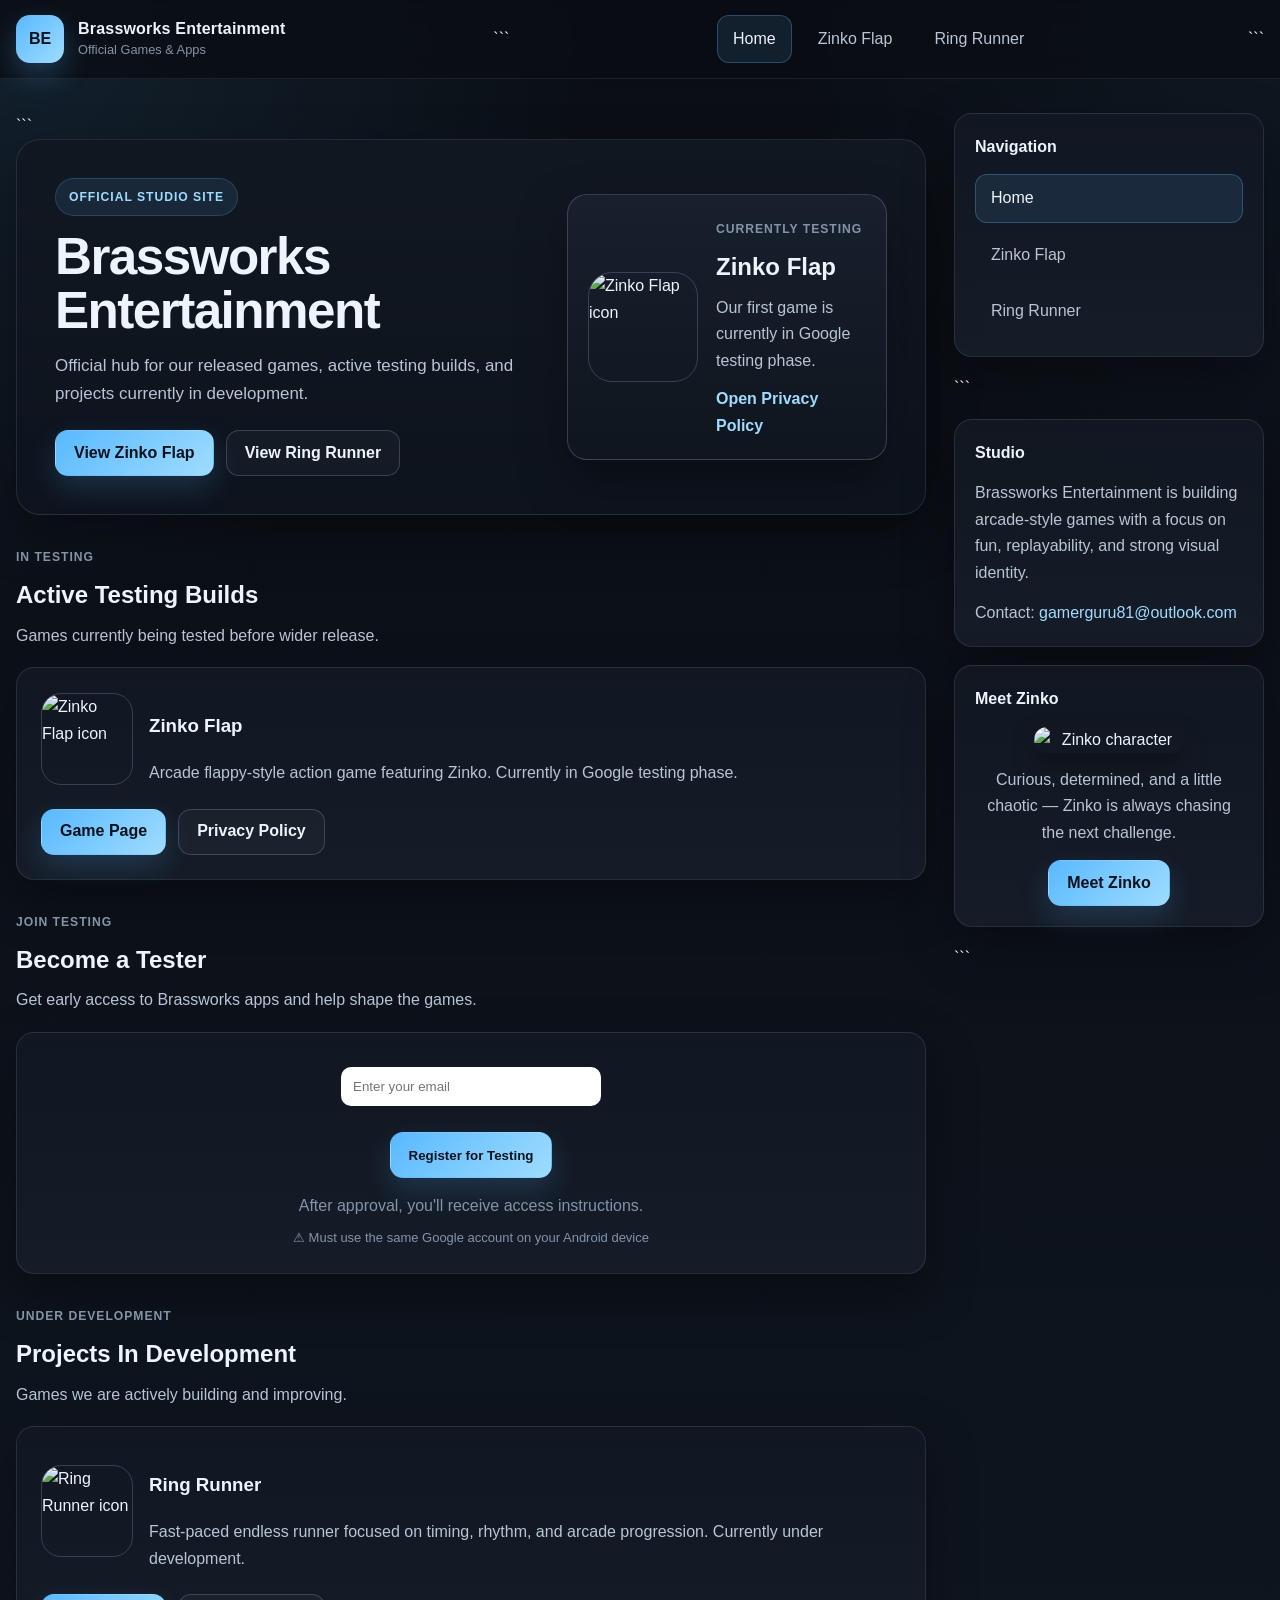
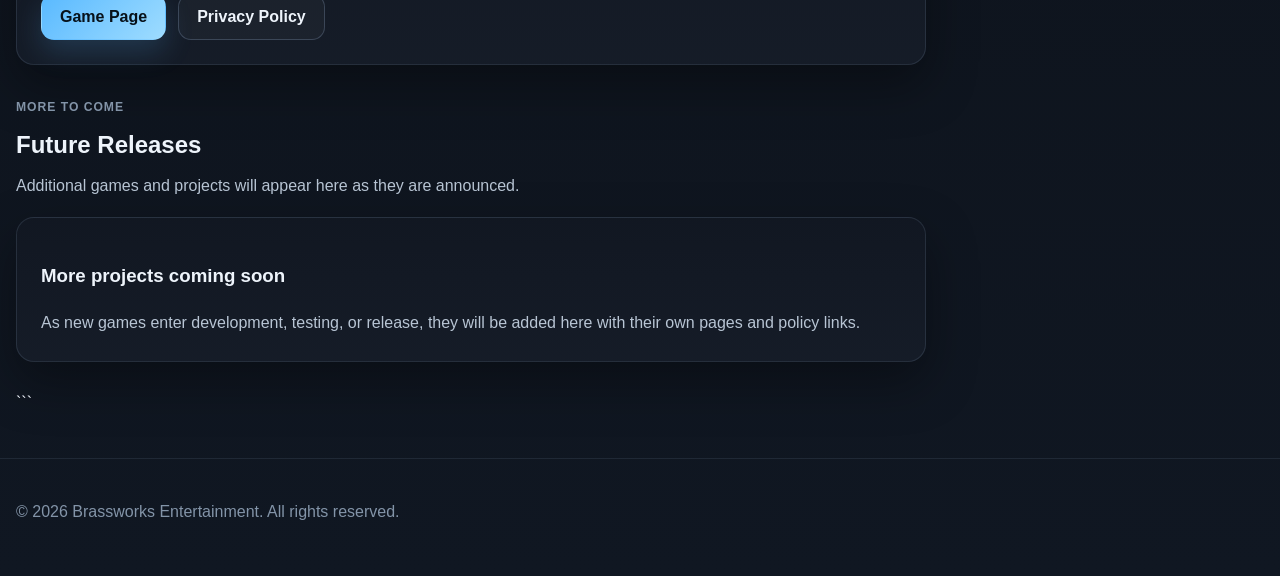
==== commit b63e689d: "Update index.html" ====
--- a/index.html
+++ b/index.html
@@ -1,4 +1,5 @@
 <!doctype html>
+
 <html lang="en">
 <head>
   <meta charset="UTF-8" />
@@ -18,156 +19,159 @@
       </span>
     </div>
 
-    <nav class="top-nav" aria-label="Main navigation">
-      <a class="active" href="index.html">Home</a>
-      <a href="zinko-flap/index.html">Zinko Flap</a>
-      <a href="ring-runner/index.html">Ring Runner</a>
-    </nav>
+```
+<nav class="top-nav" aria-label="Main navigation">
+  <a class="active" href="index.html">Home</a>
+  <a href="zinko-flap/index.html">Zinko Flap</a>
+  <a href="ring-runner/index.html">Ring Runner</a>
+</nav>
+```
+
   </div>
 </header>
 
 <div class="wrap page-shell">
   <main class="main-column">
 
-    <section class="home-hero compact-hero">
-      <div>
-        <div class="hero-badge">Official Studio Site</div>
-        <h1>Brassworks Entertainment</h1>
-        <p class="hero-copy">
-          Official hub for our released games, active testing builds, and projects currently in development.
-        </p>
-
-        <div class="button-row">
-          <a class="btn btn-primary" href="zinko-flap/index.html">View Zinko Flap</a>
-          <a class="btn btn-secondary" href="ring-runner/index.html">View Ring Runner</a>
+```
+<section class="home-hero compact-hero">
+  <div>
+    <div class="hero-badge">Official Studio Site</div>
+    <h1>Brassworks Entertainment</h1>
+    <p class="hero-copy">
+      Official hub for our released games, active testing builds, and projects currently in development.
+    </p>
+
+    <div class="button-row">
+      <a class="btn btn-primary" href="zinko-flap/index.html">View Zinko Flap</a>
+      <a class="btn btn-secondary" href="ring-runner/index.html">View Ring Runner</a>
+    </div>
+  </div>
+
+  <div class="hero-mini-card">
+    <img src="images/ZinkoFlapIcon.png" alt="Zinko Flap icon" class="hero-mini-icon" />
+    <div class="hero-mini-body">
+      <div class="mini-label">Currently Testing</div>
+      <h2>Zinko Flap</h2>
+      <p>Our first game is currently in Google testing phase.</p>
+      <a class="text-link" href="zinko-flap/privacy.html">Open Privacy Policy</a>
+    </div>
+  </div>
+</section>
+
+<section class="home-section">
+  <div class="section-heading">
+    <div class="section-label">In Testing</div>
+    <h2>Active Testing Builds</h2>
+    <p>Games currently being tested before wider release.</p>
+  </div>
+
+  <div class="grid single-column-grid">
+    <article class="card">
+      <div class="game-feature-header">
+        <img src="images/ZinkoFlapIcon.png" alt="Zinko Flap icon" class="game-feature-icon" />
+        <div>
+          <h3>Zinko Flap</h3>
+          <p>Arcade flappy-style action game featuring Zinko. Currently in Google testing phase.</p>
         </div>
       </div>
 
-      <div class="hero-mini-card">
-        <img src="images/ZinkoFlapIcon.png" alt="Zinko Flap icon" class="hero-mini-icon" />
-        <div class="hero-mini-body">
-          <div class="mini-label">Currently Testing</div>
-          <h2>Zinko Flap</h2>
-          <p>Our first game is currently in Google testing phase.</p>
-          <a class="text-link" href="zinko-flap/privacy.html">Open Privacy Policy</a>
+      <div class="button-row">
+        <a class="btn btn-primary" href="zinko-flap/index.html">Game Page</a>
+        <a class="btn btn-secondary" href="zinko-flap/privacy.html">Privacy Policy</a>
+      </div>
+    </article>
+  </div>
+</section>
+
+<section class="home-section">
+  <div class="section-heading">
+    <div class="section-label">Join Testing</div>
+    <h2>Become a Tester</h2>
+    <p>Get early access to Brassworks apps and help shape the games.</p>
+  </div>
+
+  <div class="grid single-column-grid">
+    <article class="card" style="text-align: center;">
+
+      <form id="tester-signup-form">
+        <input
+          type="email"
+          name="email"
+          id="tester-email"
+          placeholder="Enter your email"
+          required
+          style="
+            padding: 12px;
+            width: 260px;
+            max-width: 100%;
+            border-radius: 10px;
+            border: none;
+            margin-top: 10px;
+          "
+        />
+
+        <br><br>
+
+        <button class="btn btn-primary" type="submit" id="tester-submit-btn">
+          Register for Testing
+        </button>
+
+        <p id="tester-form-message" style="margin-top: 15px; color: var(--text-muted);"></p>
+      </form>
+
+      <p style="margin-top: 15px; color: var(--text-muted);">
+        After approval, you'll receive access instructions.
+      </p>
+
+      <p style="font-size: 13px; color: var(--text-muted);">
+        ⚠ Must use the same Google account on your Android device
+      </p>
+
+    </article>
+  </div>
+</section>
+
+<section class="home-section">
+  <div class="section-heading">
+    <div class="section-label">Under Development</div>
+    <h2>Projects In Development</h2>
+    <p>Games we are actively building and improving.</p>
+  </div>
+
+  <div class="grid single-column-grid">
+    <article class="card">
+      <div class="game-feature-header">
+        <img src="images/ring-runner-icon.png" alt="Ring Runner icon" class="game-feature-icon" />
+        <div>
+          <h3>Ring Runner</h3>
+          <p>Fast-paced endless runner focused on timing, rhythm, and arcade progression. Currently under development.</p>
         </div>
       </div>
-    </section>
-
-    <section class="home-section">
-      <div class="section-heading">
-        <div class="section-label">In Testing</div>
-        <h2>Active Testing Builds</h2>
-        <p>Games currently being tested before wider release.</p>
-      </div>
-
-      <div class="grid single-column-grid">
-        <article class="card">
-          <div class="game-feature-header">
-            <img src="images/ZinkoFlapIcon.png" alt="Zinko Flap icon" class="game-feature-icon" />
-            <div>
-              <h3>Zinko Flap</h3>
-              <p>Arcade flappy-style action game featuring Zinko. Currently in Google testing phase.</p>
-            </div>
-          </div>
-
-          <div class="button-row">
-            <a class="btn btn-primary" href="zinko-flap/index.html">Game Page</a>
-            <a class="btn btn-secondary" href="zinko-flap/privacy.html">Privacy Policy</a>
-          </div>
-        </article>
-      </div>
-    </section>
-
-    <section class="home-section">
-      <div class="section-heading">
-        <div class="section-label">Join Testing</div>
-        <h2>Become a Tester</h2>
-        <p>Get early access to Brassworks apps and help shape the games.</p>
-      </div>
-
-      <div class="grid single-column-grid">
-        <article class="card" style="text-align: center;">
-          <h3 id="tester-count-heading" style="margin-bottom: 10px; color: var(--text);">
-            Join <span id="tester-number">0</span> testers
-          </h3>
-
-          <form id="tester-signup-form">
-            <input
-              type="email"
-              name="email"
-              id="tester-email"
-              placeholder="Enter your email"
-              required
-              style="
-                padding: 12px;
-                width: 260px;
-                max-width: 100%;
-                border-radius: 10px;
-                border: none;
-                margin-top: 10px;
-              "
-            />
-
-            <br><br>
-
-            <button class="btn btn-primary" type="submit" id="tester-submit-btn">
-              Register for Testing
-            </button>
-
-            <p id="tester-form-message" style="margin-top: 15px; color: var(--text-muted);"></p>
-          </form>
-
-          <p style="margin-top: 15px; color: var(--text-muted);">
-            After approval, you'll receive access instructions.
-          </p>
-
-          <p style="font-size: 13px; color: var(--text-muted);">
-            ⚠ Must use the same Google account on your Android device
-          </p>
-        </article>
-      </div>
-    </section>
-
-    <section class="home-section">
-      <div class="section-heading">
-        <div class="section-label">Under Development</div>
-        <h2>Projects In Development</h2>
-        <p>Games we are actively building and improving.</p>
-      </div>
-
-      <div class="grid single-column-grid">
-        <article class="card">
-          <div class="game-feature-header">
-            <img src="images/ring-runner-icon.png" alt="Ring Runner icon" class="game-feature-icon" />
-            <div>
-              <h3>Ring Runner</h3>
-              <p>Fast-paced endless runner focused on timing, rhythm, and arcade progression. Currently under development.</p>
-            </div>
-          </div>
-
-          <div class="button-row">
-            <a class="btn btn-primary" href="ring-runner/index.html">Game Page</a>
-            <a class="btn btn-secondary" href="ring-runner/privacy.html">Privacy Policy</a>
-          </div>
-        </article>
-      </div>
-    </section>
-
-    <section class="home-section">
-      <div class="section-heading">
-        <div class="section-label">More To Come</div>
-        <h2>Future Releases</h2>
-        <p>Additional games and projects will appear here as they are announced.</p>
-      </div>
-
-      <div class="grid single-column-grid">
-        <article class="card">
-          <h3>More projects coming soon</h3>
-          <p>As new games enter development, testing, or release, they will be added here with their own pages and policy links.</p>
-        </article>
-      </div>
-    </section>
+
+      <div class="button-row">
+        <a class="btn btn-primary" href="ring-runner/index.html">Game Page</a>
+        <a class="btn btn-secondary" href="ring-runner/privacy.html">Privacy Policy</a>
+      </div>
+    </article>
+  </div>
+</section>
+
+<section class="home-section">
+  <div class="section-heading">
+    <div class="section-label">More To Come</div>
+    <h2>Future Releases</h2>
+    <p>Additional games and projects will appear here as they are announced.</p>
+  </div>
+
+  <div class="grid single-column-grid">
+    <article class="card">
+      <h3>More projects coming soon</h3>
+      <p>As new games enter development, testing, or release, they will be added here with their own pages and policy links.</p>
+    </article>
+  </div>
+</section>
+```
 
   </main>
 
@@ -181,17 +185,43 @@
       </nav>
     </section>
 
-    <section class="sidebar-card">
-      <h3>Studio</h3>
-      <div class="info-block">
-        <p>
-          Brassworks Entertainment is building arcade-style games with a focus on fun, replayability, and strong visual identity.
-        </p>
-        <p>
-          Contact: <a href="mailto:gamerguru81@outlook.com">gamerguru81@outlook.com</a>
-        </p>
-      </div>
-    </section>
+```
+<section class="sidebar-card">
+  <h3>Studio</h3>
+  <div class="info-block">
+    <p>
+      Brassworks Entertainment is building arcade-style games with a focus on fun, replayability, and strong visual identity.
+    </p>
+    <p>
+      Contact: <a href="mailto:gamerguru81@outlook.com">gamerguru81@outlook.com</a>
+    </p>
+  </div>
+</section>
+
+<section class="sidebar-card">
+  <h3>Meet Zinko</h3>
+  <div class="info-block" style="text-align: center;">
+    <img
+      src="images/Zinko_chilled2.png"
+      alt="Zinko character"
+      style="
+        width: 150px;
+        max-width: 100%;
+        margin: 0 auto 14px;
+        border-radius: 14px;
+        box-shadow: 0 10px 24px rgba(0, 0, 0, 0.35);
+      "
+    />
+    <p>
+      Curious, determined, and a little chaotic — Zinko is always chasing the next challenge.
+    </p>
+    <div class="button-row" style="justify-content: center; margin-top: 14px;">
+      <a class="btn btn-primary" href="zinko.html">Meet Zinko</a>
+    </div>
+  </div>
+</section>
+```
+
   </aside>
 </div>
 
@@ -202,38 +232,6 @@
 </footer>
 
 <script>
-  // Counter
-  const testerNumberElement = document.getElementById('tester-number');
-  const testerBaseCount = 17;
-
-  let storedTesterCount = localStorage.getItem('brassworksTesterCount');
-  if (!storedTesterCount) {
-    storedTesterCount = testerBaseCount;
-  }
-
-  let testerCount = parseInt(storedTesterCount, 10);
-  if (isNaN(testerCount) || testerCount < testerBaseCount) {
-    testerCount = testerBaseCount;
-  }
-
-  testerCount += Math.floor(Math.random() * 3);
-  localStorage.setItem('brassworksTesterCount', testerCount);
-
-  if (testerNumberElement) {
-    let currentCount = 0;
-    const targetCount = testerCount;
-
-    const counterTimer = setInterval(() => {
-      currentCount++;
-      testerNumberElement.textContent = currentCount;
-
-      if (currentCount >= targetCount) {
-        clearInterval(counterTimer);
-      }
-    }, 30);
-  }
-
-  // Form submit
   const testerForm = document.getElementById('tester-signup-form');
   const testerSubmitBtn = document.getElementById('tester-submit-btn');
   const testerFormMessage = document.getElementById('tester-form-message');
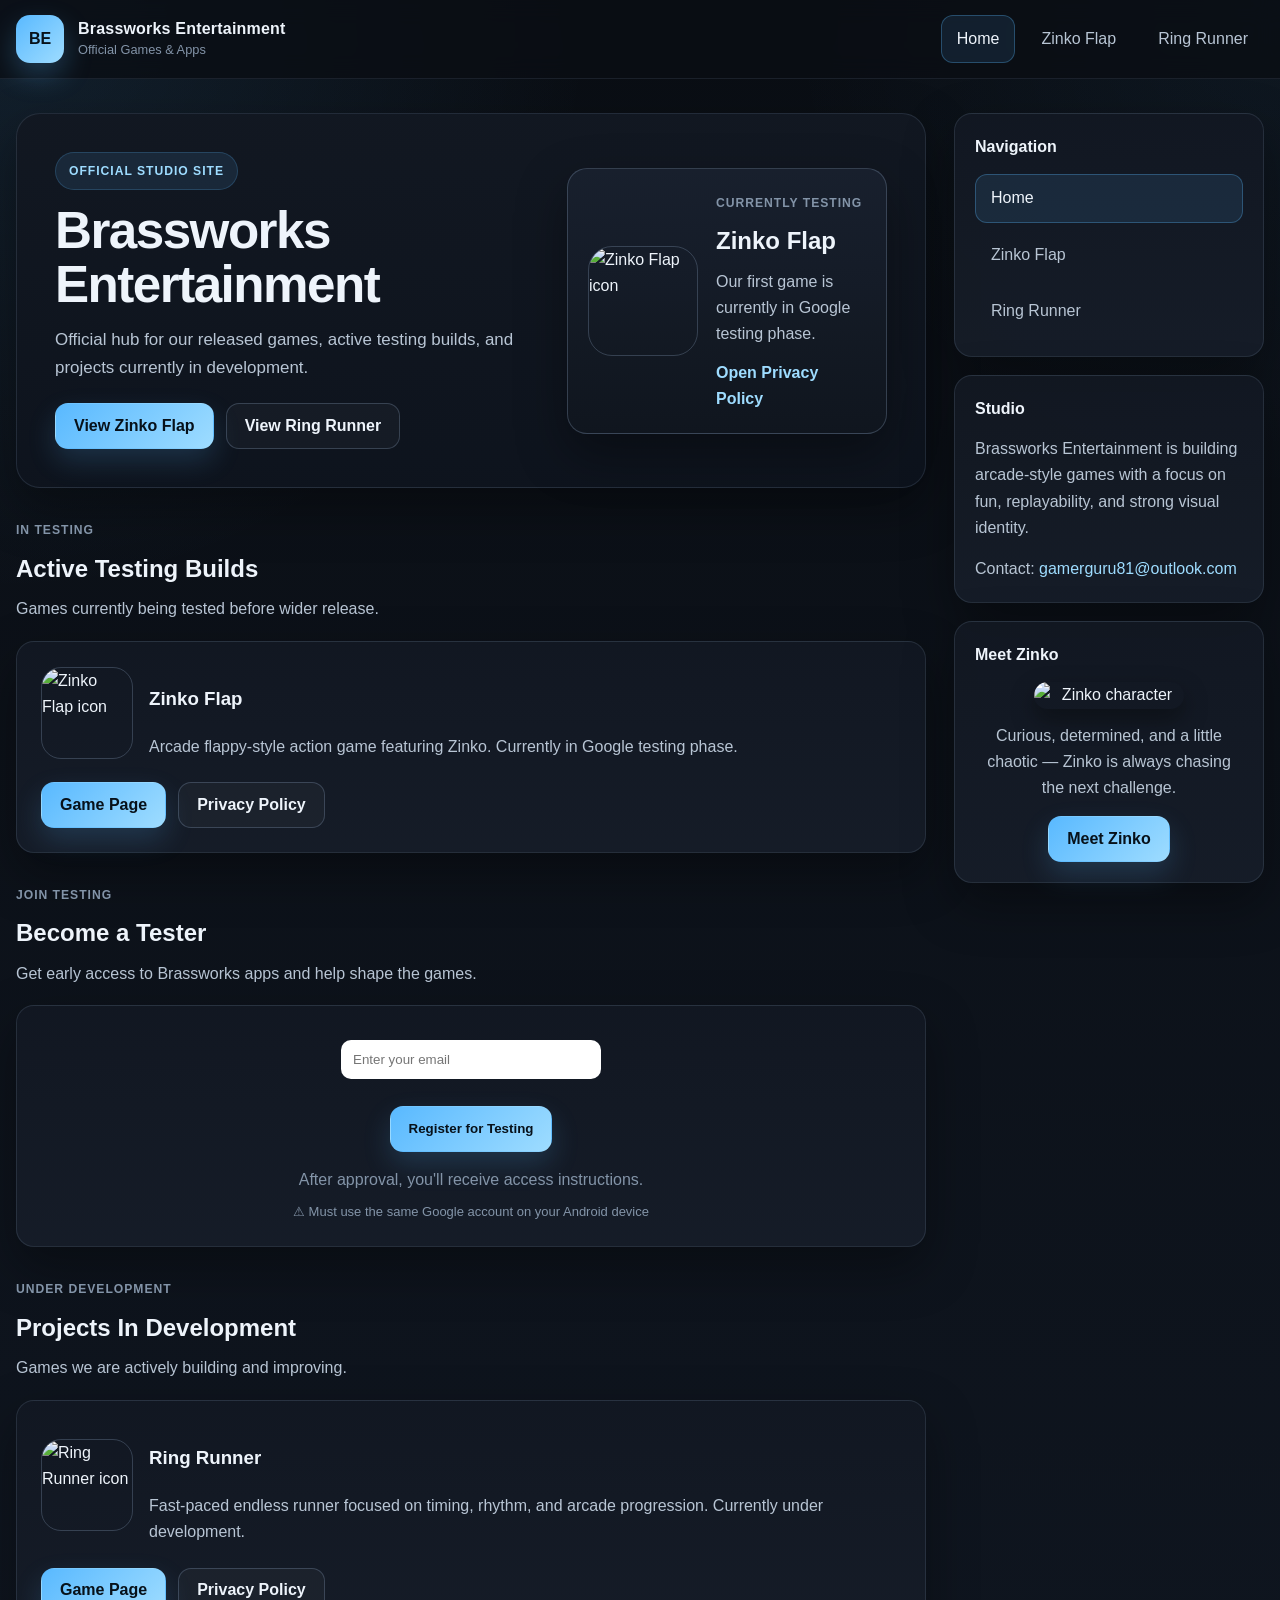
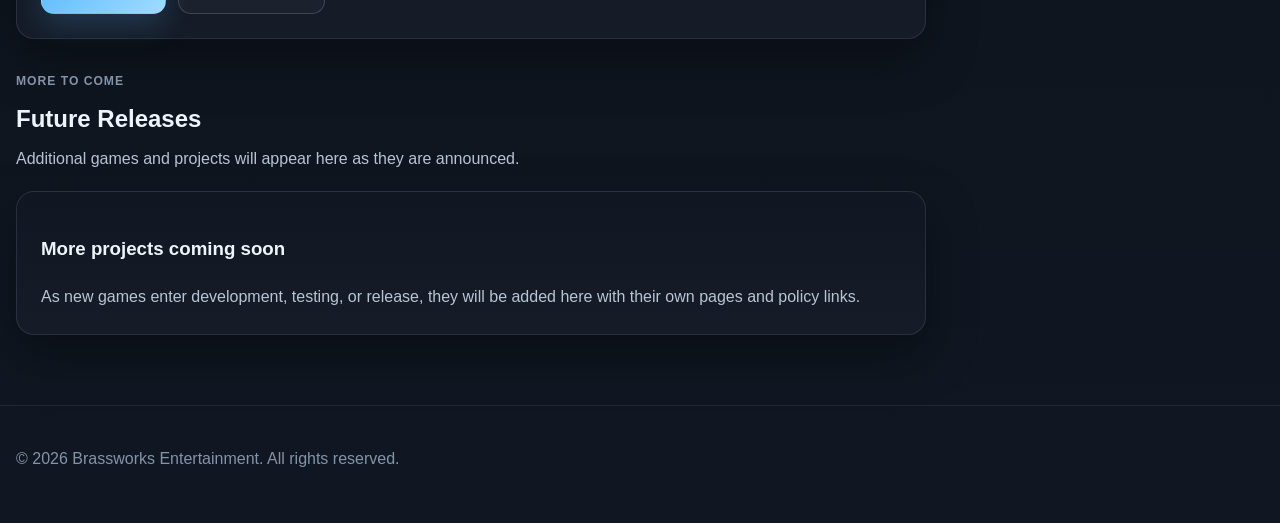
==== commit 1f676e90: "Update index.html" ====
--- a/index.html
+++ b/index.html
@@ -1,5 +1,4 @@
 <!doctype html>
-
 <html lang="en">
 <head>
   <meta charset="UTF-8" />
@@ -19,159 +18,152 @@
       </span>
     </div>
 
-```
-<nav class="top-nav" aria-label="Main navigation">
-  <a class="active" href="index.html">Home</a>
-  <a href="zinko-flap/index.html">Zinko Flap</a>
-  <a href="ring-runner/index.html">Ring Runner</a>
-</nav>
-```
-
+    <nav class="top-nav" aria-label="Main navigation">
+      <a class="active" href="index.html">Home</a>
+      <a href="zinko-flap/index.html">Zinko Flap</a>
+      <a href="ring-runner/index.html">Ring Runner</a>
+    </nav>
   </div>
 </header>
 
 <div class="wrap page-shell">
   <main class="main-column">
 
-```
-<section class="home-hero compact-hero">
-  <div>
-    <div class="hero-badge">Official Studio Site</div>
-    <h1>Brassworks Entertainment</h1>
-    <p class="hero-copy">
-      Official hub for our released games, active testing builds, and projects currently in development.
-    </p>
-
-    <div class="button-row">
-      <a class="btn btn-primary" href="zinko-flap/index.html">View Zinko Flap</a>
-      <a class="btn btn-secondary" href="ring-runner/index.html">View Ring Runner</a>
-    </div>
-  </div>
-
-  <div class="hero-mini-card">
-    <img src="images/ZinkoFlapIcon.png" alt="Zinko Flap icon" class="hero-mini-icon" />
-    <div class="hero-mini-body">
-      <div class="mini-label">Currently Testing</div>
-      <h2>Zinko Flap</h2>
-      <p>Our first game is currently in Google testing phase.</p>
-      <a class="text-link" href="zinko-flap/privacy.html">Open Privacy Policy</a>
-    </div>
-  </div>
-</section>
-
-<section class="home-section">
-  <div class="section-heading">
-    <div class="section-label">In Testing</div>
-    <h2>Active Testing Builds</h2>
-    <p>Games currently being tested before wider release.</p>
-  </div>
-
-  <div class="grid single-column-grid">
-    <article class="card">
-      <div class="game-feature-header">
-        <img src="images/ZinkoFlapIcon.png" alt="Zinko Flap icon" class="game-feature-icon" />
-        <div>
-          <h3>Zinko Flap</h3>
-          <p>Arcade flappy-style action game featuring Zinko. Currently in Google testing phase.</p>
+    <section class="home-hero compact-hero">
+      <div>
+        <div class="hero-badge">Official Studio Site</div>
+        <h1>Brassworks Entertainment</h1>
+        <p class="hero-copy">
+          Official hub for our released games, active testing builds, and projects currently in development.
+        </p>
+
+        <div class="button-row">
+          <a class="btn btn-primary" href="zinko-flap/index.html">View Zinko Flap</a>
+          <a class="btn btn-secondary" href="ring-runner/index.html">View Ring Runner</a>
         </div>
       </div>
 
-      <div class="button-row">
-        <a class="btn btn-primary" href="zinko-flap/index.html">Game Page</a>
-        <a class="btn btn-secondary" href="zinko-flap/privacy.html">Privacy Policy</a>
-      </div>
-    </article>
-  </div>
-</section>
-
-<section class="home-section">
-  <div class="section-heading">
-    <div class="section-label">Join Testing</div>
-    <h2>Become a Tester</h2>
-    <p>Get early access to Brassworks apps and help shape the games.</p>
-  </div>
-
-  <div class="grid single-column-grid">
-    <article class="card" style="text-align: center;">
-
-      <form id="tester-signup-form">
-        <input
-          type="email"
-          name="email"
-          id="tester-email"
-          placeholder="Enter your email"
-          required
-          style="
-            padding: 12px;
-            width: 260px;
-            max-width: 100%;
-            border-radius: 10px;
-            border: none;
-            margin-top: 10px;
-          "
-        />
-
-        <br><br>
-
-        <button class="btn btn-primary" type="submit" id="tester-submit-btn">
-          Register for Testing
-        </button>
-
-        <p id="tester-form-message" style="margin-top: 15px; color: var(--text-muted);"></p>
-      </form>
-
-      <p style="margin-top: 15px; color: var(--text-muted);">
-        After approval, you'll receive access instructions.
-      </p>
-
-      <p style="font-size: 13px; color: var(--text-muted);">
-        ⚠ Must use the same Google account on your Android device
-      </p>
-
-    </article>
-  </div>
-</section>
-
-<section class="home-section">
-  <div class="section-heading">
-    <div class="section-label">Under Development</div>
-    <h2>Projects In Development</h2>
-    <p>Games we are actively building and improving.</p>
-  </div>
-
-  <div class="grid single-column-grid">
-    <article class="card">
-      <div class="game-feature-header">
-        <img src="images/ring-runner-icon.png" alt="Ring Runner icon" class="game-feature-icon" />
-        <div>
-          <h3>Ring Runner</h3>
-          <p>Fast-paced endless runner focused on timing, rhythm, and arcade progression. Currently under development.</p>
+      <div class="hero-mini-card">
+        <img src="images/ZinkoFlapIcon.png" alt="Zinko Flap icon" class="hero-mini-icon" />
+        <div class="hero-mini-body">
+          <div class="mini-label">Currently Testing</div>
+          <h2>Zinko Flap</h2>
+          <p>Our first game is currently in Google testing phase.</p>
+          <a class="text-link" href="zinko-flap/privacy.html">Open Privacy Policy</a>
         </div>
       </div>
-
-      <div class="button-row">
-        <a class="btn btn-primary" href="ring-runner/index.html">Game Page</a>
-        <a class="btn btn-secondary" href="ring-runner/privacy.html">Privacy Policy</a>
-      </div>
-    </article>
-  </div>
-</section>
-
-<section class="home-section">
-  <div class="section-heading">
-    <div class="section-label">More To Come</div>
-    <h2>Future Releases</h2>
-    <p>Additional games and projects will appear here as they are announced.</p>
-  </div>
-
-  <div class="grid single-column-grid">
-    <article class="card">
-      <h3>More projects coming soon</h3>
-      <p>As new games enter development, testing, or release, they will be added here with their own pages and policy links.</p>
-    </article>
-  </div>
-</section>
-```
+    </section>
+
+    <section class="home-section">
+      <div class="section-heading">
+        <div class="section-label">In Testing</div>
+        <h2>Active Testing Builds</h2>
+        <p>Games currently being tested before wider release.</p>
+      </div>
+
+      <div class="grid single-column-grid">
+        <article class="card">
+          <div class="game-feature-header">
+            <img src="images/ZinkoFlapIcon.png" alt="Zinko Flap icon" class="game-feature-icon" />
+            <div>
+              <h3>Zinko Flap</h3>
+              <p>Arcade flappy-style action game featuring Zinko. Currently in Google testing phase.</p>
+            </div>
+          </div>
+
+          <div class="button-row">
+            <a class="btn btn-primary" href="zinko-flap/index.html">Game Page</a>
+            <a class="btn btn-secondary" href="zinko-flap/privacy.html">Privacy Policy</a>
+          </div>
+        </article>
+      </div>
+    </section>
+
+    <section class="home-section">
+      <div class="section-heading">
+        <div class="section-label">Join Testing</div>
+        <h2>Become a Tester</h2>
+        <p>Get early access to Brassworks apps and help shape the games.</p>
+      </div>
+
+      <div class="grid single-column-grid">
+        <article class="card" style="text-align: center;">
+          <form id="tester-signup-form">
+            <input
+              type="email"
+              name="email"
+              id="tester-email"
+              placeholder="Enter your email"
+              required
+              style="
+                padding: 12px;
+                width: 260px;
+                max-width: 100%;
+                border-radius: 10px;
+                border: none;
+                margin-top: 10px;
+              "
+            />
+
+            <br><br>
+
+            <button class="btn btn-primary" type="submit" id="tester-submit-btn">
+              Register for Testing
+            </button>
+
+            <p id="tester-form-message" style="margin-top: 15px; color: var(--text-muted);"></p>
+          </form>
+
+          <p style="margin-top: 15px; color: var(--text-muted);">
+            After approval, you'll receive access instructions.
+          </p>
+
+          <p style="font-size: 13px; color: var(--text-muted);">
+            ⚠ Must use the same Google account on your Android device
+          </p>
+        </article>
+      </div>
+    </section>
+
+    <section class="home-section">
+      <div class="section-heading">
+        <div class="section-label">Under Development</div>
+        <h2>Projects In Development</h2>
+        <p>Games we are actively building and improving.</p>
+      </div>
+
+      <div class="grid single-column-grid">
+        <article class="card">
+          <div class="game-feature-header">
+            <img src="images/ring-runner-icon.png" alt="Ring Runner icon" class="game-feature-icon" />
+            <div>
+              <h3>Ring Runner</h3>
+              <p>Fast-paced endless runner focused on timing, rhythm, and arcade progression. Currently under development.</p>
+            </div>
+          </div>
+
+          <div class="button-row">
+            <a class="btn btn-primary" href="ring-runner/index.html">Game Page</a>
+            <a class="btn btn-secondary" href="ring-runner/privacy.html">Privacy Policy</a>
+          </div>
+        </article>
+      </div>
+    </section>
+
+    <section class="home-section">
+      <div class="section-heading">
+        <div class="section-label">More To Come</div>
+        <h2>Future Releases</h2>
+        <p>Additional games and projects will appear here as they are announced.</p>
+      </div>
+
+      <div class="grid single-column-grid">
+        <article class="card">
+          <h3>More projects coming soon</h3>
+          <p>As new games enter development, testing, or release, they will be added here with their own pages and policy links.</p>
+        </article>
+      </div>
+    </section>
 
   </main>
 
@@ -185,43 +177,40 @@
       </nav>
     </section>
 
-```
-<section class="sidebar-card">
-  <h3>Studio</h3>
-  <div class="info-block">
-    <p>
-      Brassworks Entertainment is building arcade-style games with a focus on fun, replayability, and strong visual identity.
-    </p>
-    <p>
-      Contact: <a href="mailto:gamerguru81@outlook.com">gamerguru81@outlook.com</a>
-    </p>
-  </div>
-</section>
-
-<section class="sidebar-card">
-  <h3>Meet Zinko</h3>
-  <div class="info-block" style="text-align: center;">
-    <img
-      src="images/Zinko_chilled2.png"
-      alt="Zinko character"
-      style="
-        width: 150px;
-        max-width: 100%;
-        margin: 0 auto 14px;
-        border-radius: 14px;
-        box-shadow: 0 10px 24px rgba(0, 0, 0, 0.35);
-      "
-    />
-    <p>
-      Curious, determined, and a little chaotic — Zinko is always chasing the next challenge.
-    </p>
-    <div class="button-row" style="justify-content: center; margin-top: 14px;">
-      <a class="btn btn-primary" href="zinko.html">Meet Zinko</a>
-    </div>
-  </div>
-</section>
-```
-
+    <section class="sidebar-card">
+      <h3>Studio</h3>
+      <div class="info-block">
+        <p>
+          Brassworks Entertainment is building arcade-style games with a focus on fun, replayability, and strong visual identity.
+        </p>
+        <p>
+          Contact: <a href="mailto:gamerguru81@outlook.com">gamerguru81@outlook.com</a>
+        </p>
+      </div>
+    </section>
+
+    <section class="sidebar-card">
+      <h3>Meet Zinko</h3>
+      <div class="info-block" style="text-align: center;">
+        <img
+          src="images/Zinko_chilled2.png"
+          alt="Zinko character"
+          style="
+            width: 150px;
+            max-width: 100%;
+            margin: 0 auto 14px;
+            border-radius: 14px;
+            box-shadow: 0 10px 24px rgba(0, 0, 0, 0.35);
+          "
+        />
+        <p>
+          Curious, determined, and a little chaotic — Zinko is always chasing the next challenge.
+        </p>
+        <div class="button-row" style="justify-content: center; margin-top: 14px;">
+          <a class="btn btn-primary" href="zinko.html">Meet Zinko</a>
+        </div>
+      </div>
+    </section>
   </aside>
 </div>
 
--- a/style.css
+++ b/style.css
@@ -288,17 +288,6 @@
   border-color: var(--border-strong);
 }
 
-.split-dashboard {
-  display: grid;
-  grid-template-columns: minmax(0, 0.95fr) minmax(0, 1.05fr);
-  gap: 24px;
-}
-
-.dashboard-left,
-.dashboard-right {
-  min-width: 0;
-}
-
 .home-section {
   margin-bottom: 28px;
 }
@@ -345,18 +334,6 @@
   box-shadow: var(--shadow);
 }
 
-.info-icon {
-  width: 42px;
-  height: 42px;
-  margin-bottom: 14px;
-  border-radius: 12px;
-  display: grid;
-  place-items: center;
-  font-weight: 800;
-  color: #07111a;
-  background: linear-gradient(135deg, var(--accent) 0%, var(--accent-2) 100%);
-}
-
 .feature-list,
 .meta-list,
 .policy-section ul {
@@ -386,24 +363,6 @@
   border: 1px solid var(--border-strong);
 }
 
-.support-email {
-  display: inline-flex;
-  align-items: center;
-  justify-content: center;
-  min-height: 54px;
-  padding: 0 20px;
-  border-radius: 14px;
-  background: rgba(89, 185, 255, 0.1);
-  border: 1px solid rgba(89, 185, 255, 0.24);
-  color: var(--accent-2);
-  font-weight: 700;
-  white-space: nowrap;
-}
-
-.inline-email {
-  margin-top: 14px;
-}
-
 .sidebar {
   position: sticky;
   top: 102px;
@@ -440,22 +399,6 @@
   margin-bottom: 0;
 }
 
-.quick-links {
-  display: flex;
-  flex-direction: column;
-  gap: 10px;
-}
-
-.quick-links a {
-  display: block;
-  padding: 12px 14px;
-  border-radius: 12px;
-  border: 1px solid transparent;
-  color: var(--text-soft);
-  background: rgba(255, 255, 255, 0.02);
-  transition: 0.18s ease;
-}
-
 .footer {
   margin-top: 42px;
   border-top: 1px solid rgba(128, 150, 176, 0.14);
@@ -466,57 +409,55 @@
   color: var(--text-muted);
 }
 
-.app-hero {
+.zinko-logo {
+  animation: zinkoGlow 3s ease-in-out infinite;
+}
+
+@keyframes zinkoGlow {
+  0% {
+    filter: drop-shadow(0 0 10px rgba(255, 150, 0, 0.20));
+  }
+  50% {
+    filter: drop-shadow(0 0 26px rgba(255, 190, 0, 0.52));
+  }
+  100% {
+    filter: drop-shadow(0 0 10px rgba(255, 150, 0, 0.20));
+  }
+}
+
+.zinko-sidebar-hero {
+  width: 220px;
+  max-width: 100%;
+  margin: 0 auto 14px;
+  display: block;
+}
+
+.zinko-gallery-grid {
   display: grid;
-  grid-template-columns: 170px minmax(0, 1fr);
-  gap: 28px;
-  align-items: center;
-}
-
-.app-icon {
-  width: 170px;
-  height: 170px;
-  object-fit: cover;
-  border-radius: 32px;
-  border: 1px solid var(--border-strong);
-  background: linear-gradient(180deg, rgba(20, 27, 38, 1) 0%, rgba(12, 17, 25, 1) 100%);
-  box-shadow: 0 18px 40px rgba(0, 0, 0, 0.35);
-}
-
-.policy-section h1,
-.policy-section h2,
-.policy-section h3 {
-  color: var(--text);
-}
-
-.policy-section h1 {
-  margin-top: 0;
-  margin-bottom: 8px;
-  font-size: clamp(2rem, 3vw, 3rem);
-}
-
-.policy-section h2 {
-  margin-top: 28px;
-  margin-bottom: 10px;
-}
-
-.policy-section h3 {
-  margin-top: 26px;
-  margin-bottom: 8px;
-}
-
-.policy-section p {
-  color: var(--text-soft);
-  margin: 0 0 14px;
-}
-
-.muted-line {
+  grid-template-columns: repeat(auto-fit, minmax(140px, 1fr));
+  gap: 18px;
+  align-items: start;
+}
+
+.zinko-gallery-item {
+  text-align: center;
+}
+
+.zinko-gallery-item img {
+  width: 140px;
+  max-width: 100%;
+  margin: 0 auto 10px;
+  border-radius: 12px;
+}
+
+.zinko-gallery-item p {
+  margin: 0;
   color: var(--text-muted);
+  font-size: 13px;
 }
 
 @media (max-width: 1180px) {
-  .compact-hero,
-  .split-dashboard {
+  .compact-hero {
     grid-template-columns: 1fr;
   }
 }
@@ -533,11 +474,6 @@
   }
 
   .side-nav {
-    flex-direction: row;
-    flex-wrap: wrap;
-  }
-
-  .quick-links {
     flex-direction: row;
     flex-wrap: wrap;
   }
@@ -562,9 +498,7 @@
     padding: 20px;
   }
 
-  .info-grid,
-  .game-feature-header,
-  .app-hero {
+  .game-feature-header {
     grid-template-columns: 1fr;
   }
 
@@ -574,16 +508,12 @@
   }
 
   .hero-mini-icon,
-  .game-feature-icon,
-  .app-icon {
+  .game-feature-icon {
     width: 100px;
     height: 100px;
   }
 
-  .support-email {
-    width: 100%;
-    justify-content: center;
-    white-space: normal;
-    text-align: center;
-  }
-}
+  .zinko-sidebar-hero {
+    width: 170px;
+  }
+}
